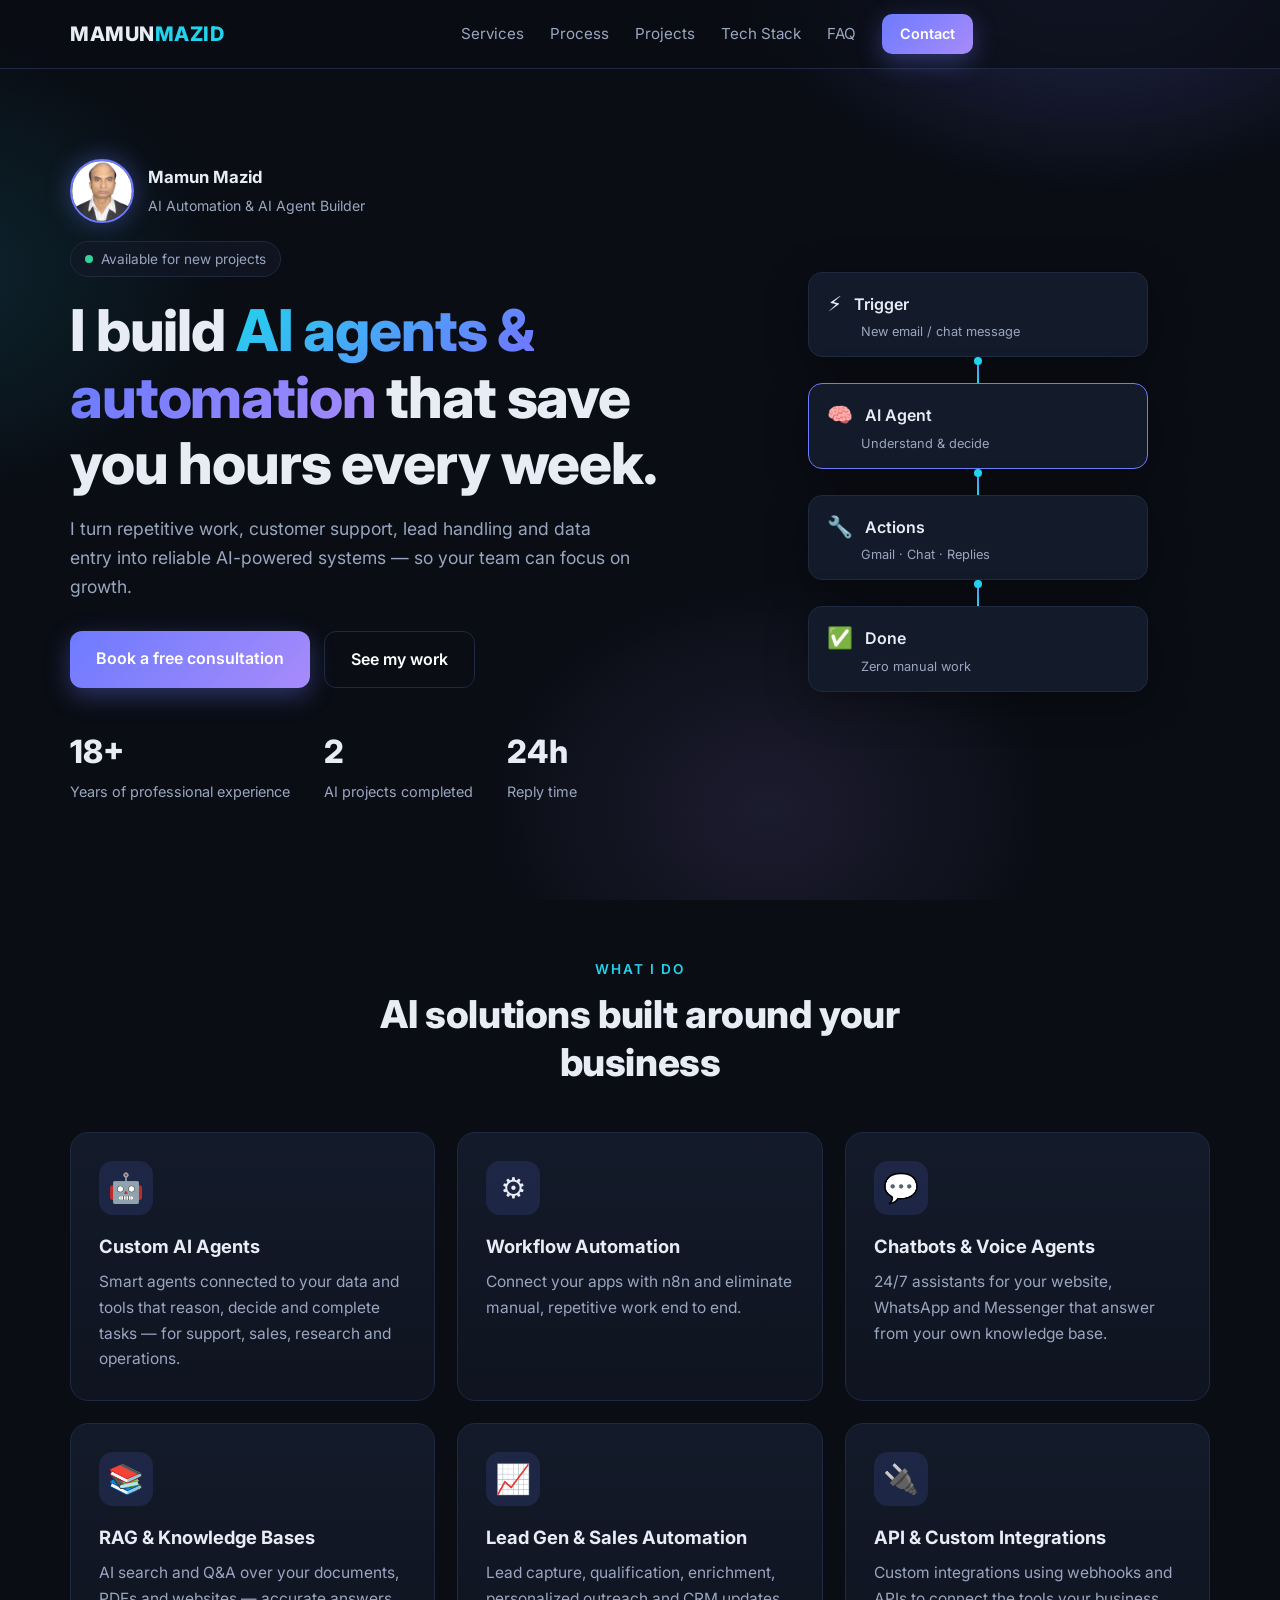
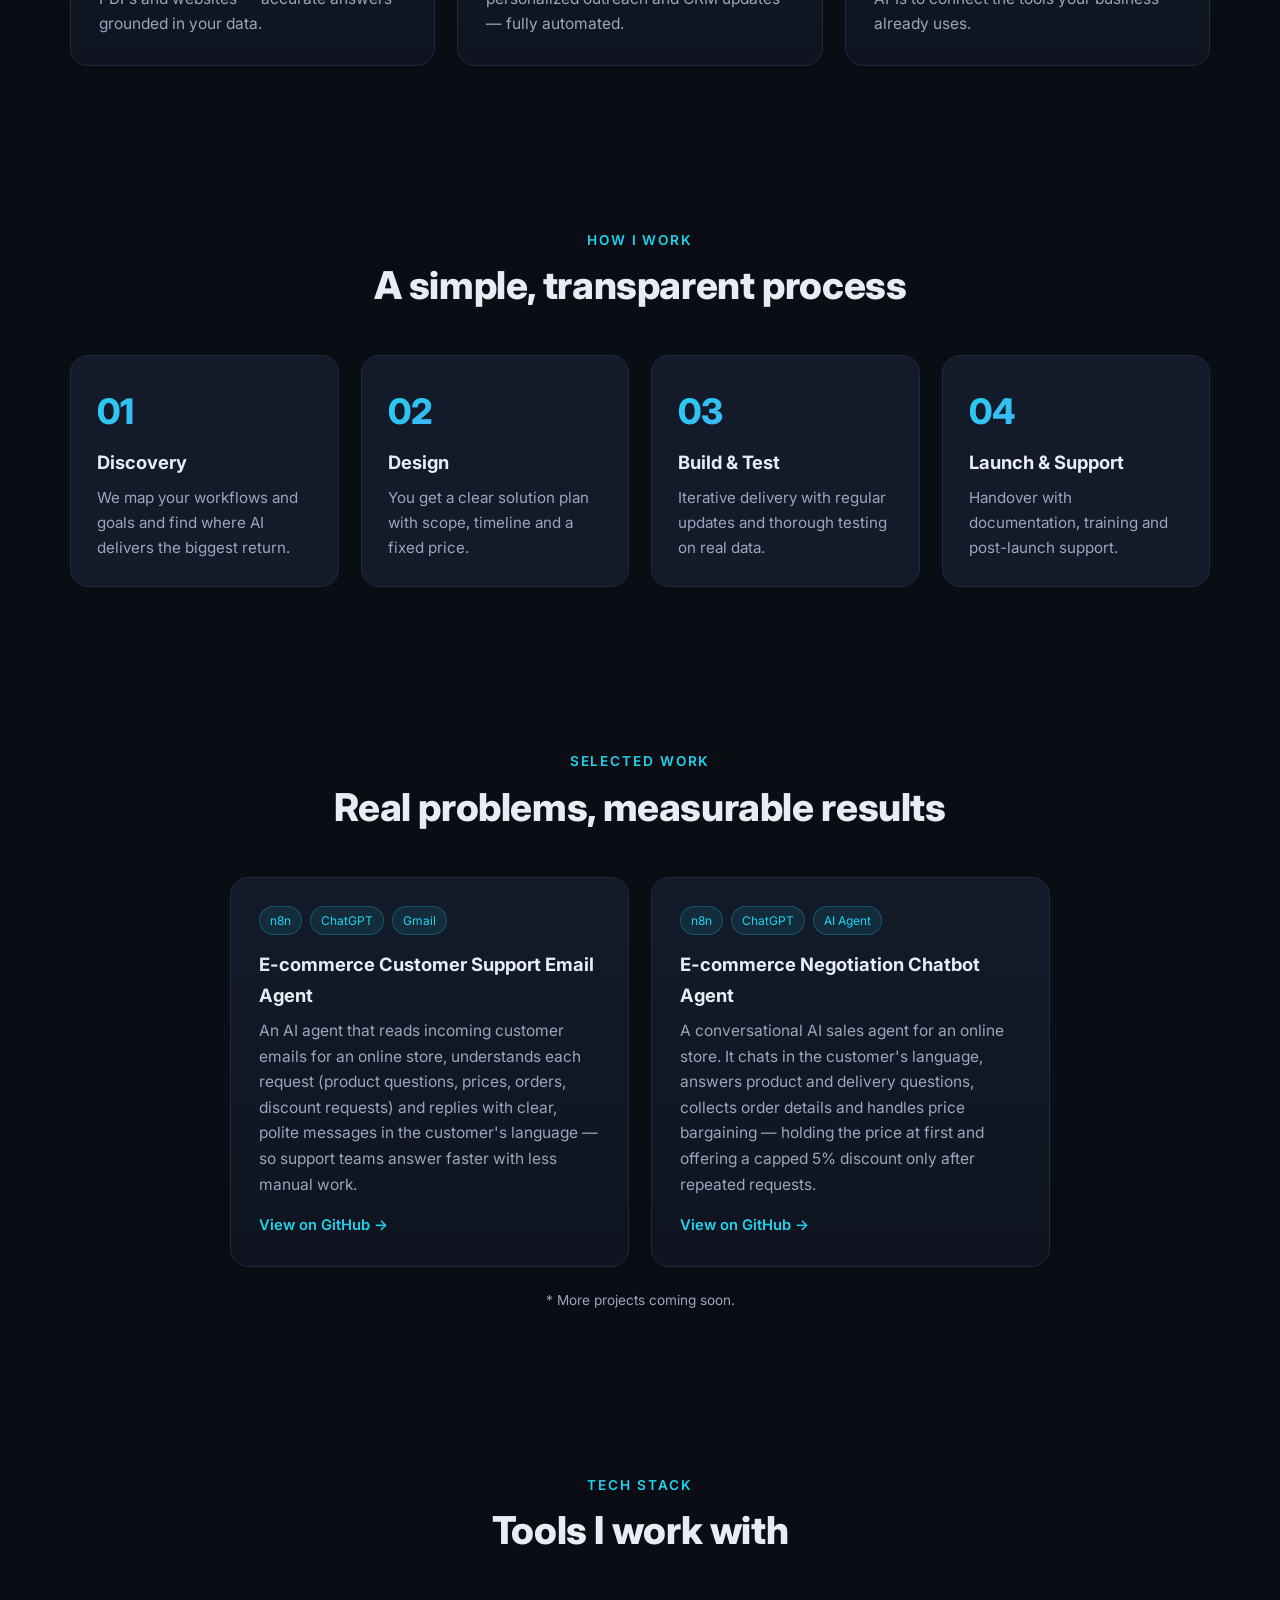
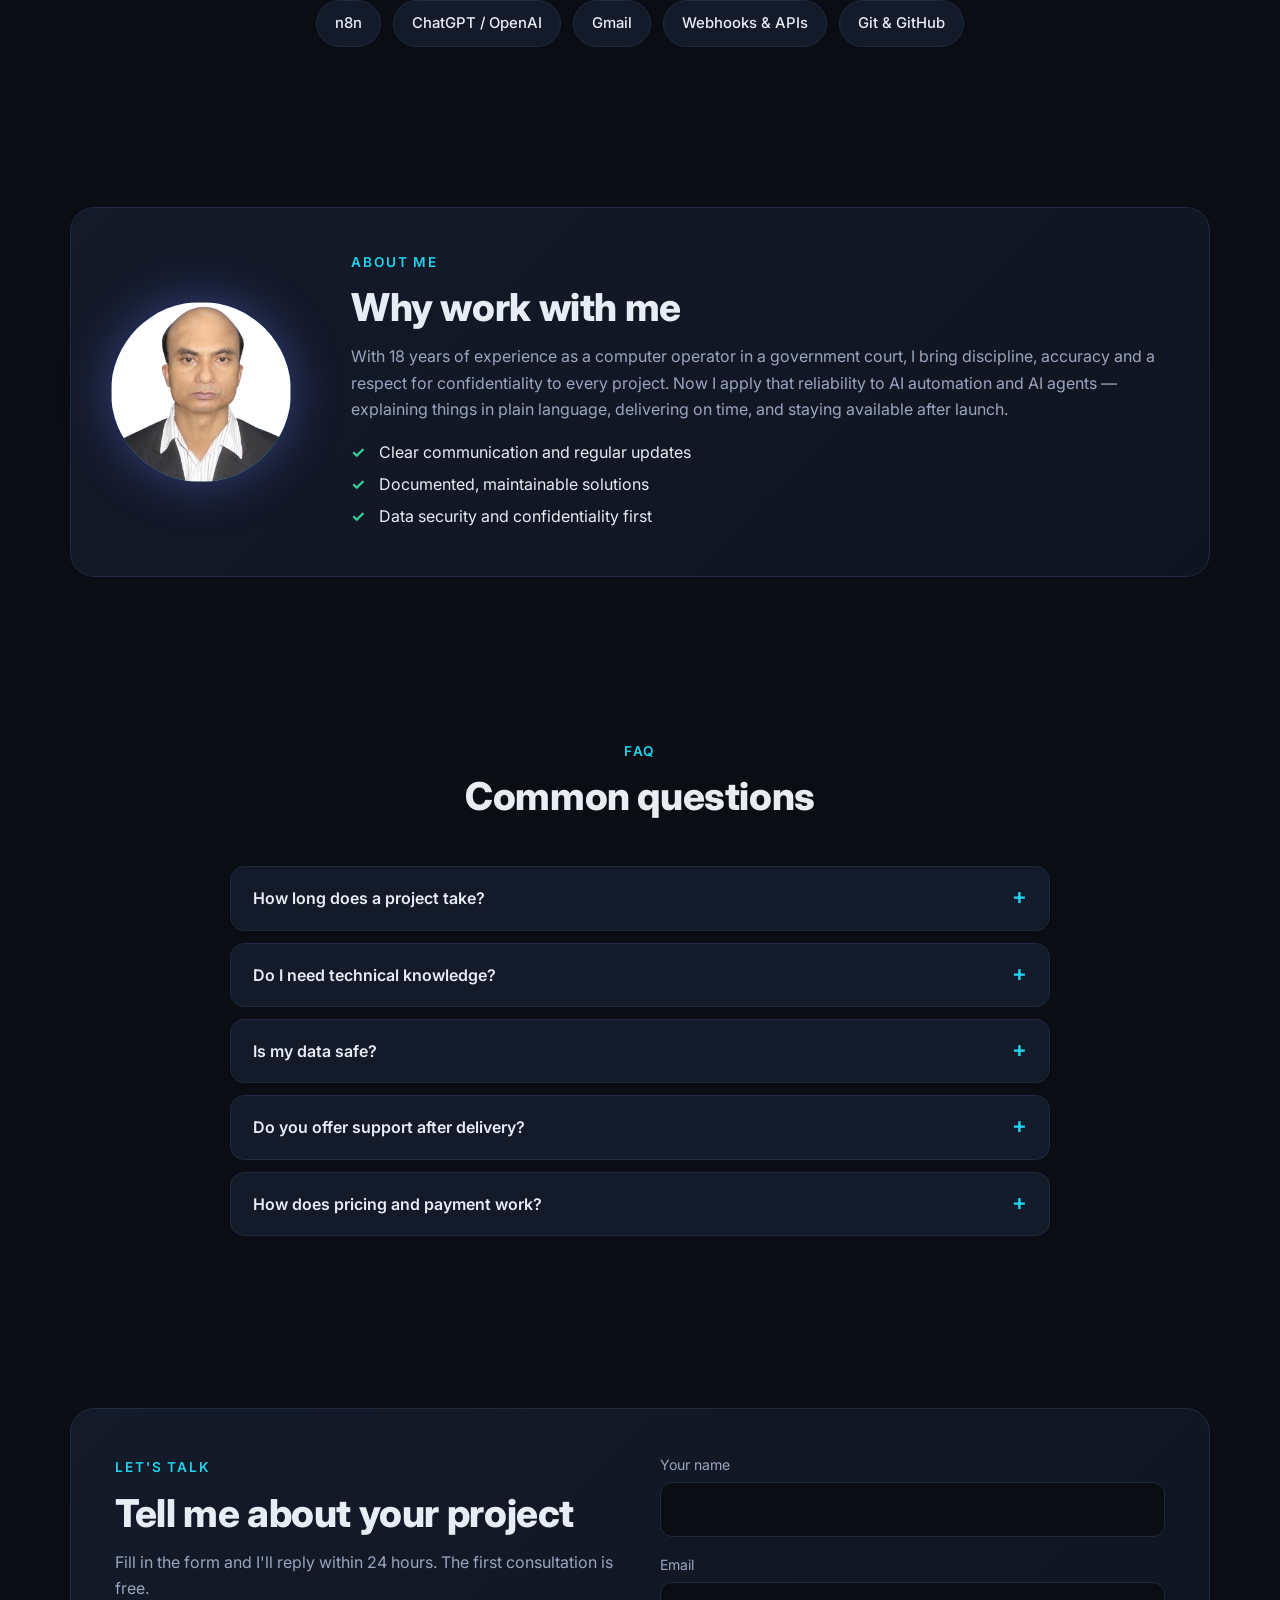
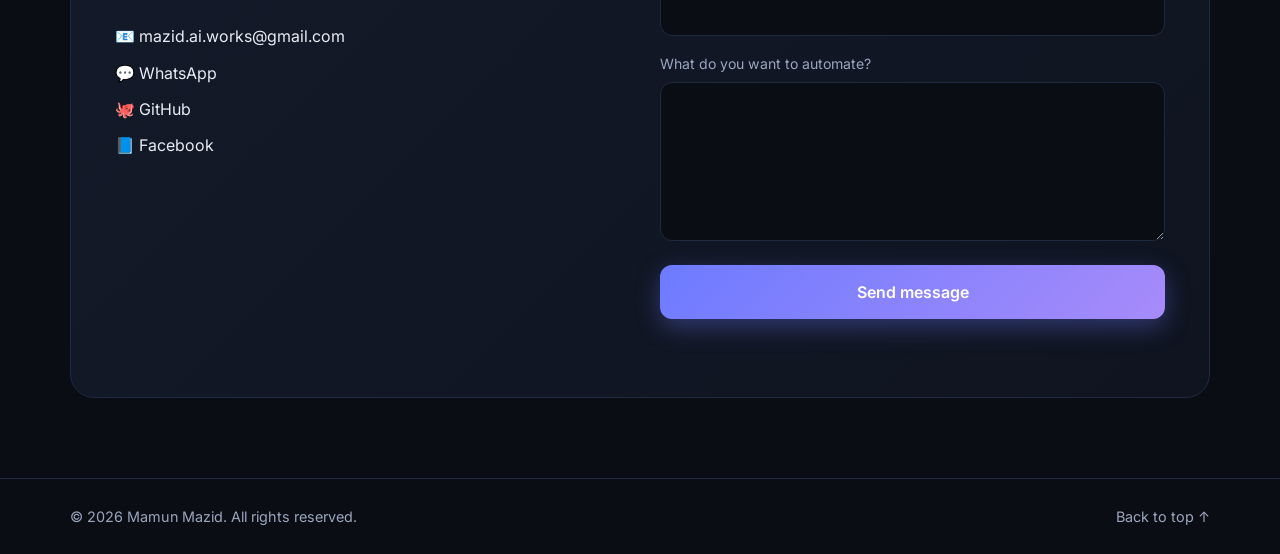
==== index.html @ 3fe9dfba "Update index.html" ====
<!DOCTYPE html>
<html lang="en">
<head>
  <meta charset="UTF-8" />
  <meta name="viewport" content="width=device-width, initial-scale=1" />
  <title>Mamun Mazid — AI Automation & AI Agent Developer</title>
  <meta name="description" content="I build AI agents and automation workflows that save businesses hours every week. n8n, ChatGPT / OpenAI and Gmail automation." />
  <meta property="og:title" content="Mamun Mazid — AI Automation & AI Agent Developer" />
  <meta property="og:description" content="Custom AI agents and automation workflows for businesses." />
  <meta property="og:type" content="website" />
  <link rel="icon" href="data:image/svg+xml,<svg xmlns=%22http://www.w3.org/2000/svg%22 viewBox=%220 0 100 100%22><text y=%22.9em%22 font-size=%2290%22>🤖</text></svg>" />
  <link rel="preconnect" href="https://fonts.googleapis.com" />
  <link rel="preconnect" href="https://fonts.gstatic.com" crossorigin />
  <link href="https://fonts.googleapis.com/css2?family=Inter:wght@400;500;600;700;800&display=swap" rel="stylesheet" />
  <link rel="stylesheet" href="style.css" />
</head>
<body>
  <div class="bg-glow" aria-hidden="true"></div>

  <header class="nav">
    <div class="container nav-inner">
      <a href="#home" class="logo">MAMUN<span>MAZID</span></a>
      <nav id="menu" class="menu">
        <a href="#services">Services</a>
        <a href="#process">Process</a>
        <a href="#projects">Projects</a>
        <a href="#stack">Tech Stack</a>
        <a href="#faq">FAQ</a>
        <a href="#contact" class="btn btn-sm">Contact</a>
      </nav>
      <div class="nav-actions">
        <button id="burger" class="burger" aria-label="Menu"><span></span><span></span><span></span></button>
      </div>
    </div>
  </header>

  <main id="home">
    <!-- HERO -->
    <section class="hero container">
      <div class="hero-text reveal">
        <div class="hero-id">
          <img src="profile.jpg" alt="Mamun Mazid" width="64" height="64" onerror="this.parentNode.remove()" />
          <div><b>Mamun Mazid</b><span>AI Automation &amp; AI Agent Builder</span></div>
        </div>
        <span class="badge"><i class="dot"></i> <span>Available for new projects</span></span>
        <h1>
          <span>I build</span>
          <span class="grad">AI agents & automation</span>
          <span>that save you hours every week.</span>
        </h1>
        <p class="lead">
          I turn repetitive work, customer support, lead handling and data entry into reliable AI-powered systems — so your team can focus on growth.
        </p>
        <div class="cta">
          <a href="#contact" class="btn">Book a free consultation</a>
          <a href="#projects" class="btn btn-ghost">See my work</a>
        </div>
        <ul class="stats">
          <li><b data-count="18" data-suffix="+">0</b><span>Years of professional experience</span></li>
          <li><b data-count="2" data-suffix="">0</b><span>AI projects completed</span></li>
          <li><b data-count="24" data-suffix="h">0</b><span>Reply time</span></li>
        </ul>
      </div>

      <div class="hero-visual reveal" aria-hidden="true">
        <div class="flow">
          <div class="node n1"><em>⚡</em> Trigger<small>New email / chat message</small></div>
          <div class="line"></div>
          <div class="node n2"><em>🧠</em> AI Agent<small>Understand & decide</small></div>
          <div class="line"></div>
          <div class="node n3"><em>🔧</em> Actions<small>Gmail · Chat · Replies</small></div>
          <div class="line"></div>
          <div class="node n4"><em>✅</em> Done<small>Zero manual work</small></div>
        </div>
      </div>
    </section>

    <!-- SERVICES -->
    <section id="services" class="section container">
      <div class="section-head reveal">
        <span class="eyebrow">What I do</span>
        <h2>AI solutions built around your business</h2>
      </div>
      <div class="grid g3">
        <article class="card reveal">
          <div class="icon">🤖</div>
          <h3>Custom AI Agents</h3>
          <p>Smart agents connected to your data and tools that reason, decide and complete tasks — for support, sales, research and operations.</p>
        </article>
        <article class="card reveal">
          <div class="icon">⚙️</div>
          <h3>Workflow Automation</h3>
          <p>Connect your apps with n8n and eliminate manual, repetitive work end to end.</p>
        </article>
        <article class="card reveal">
          <div class="icon">💬</div>
          <h3>Chatbots & Voice Agents</h3>
          <p>24/7 assistants for your website, WhatsApp and Messenger that answer from your own knowledge base.</p>
        </article>
        <article class="card reveal">
          <div class="icon">📚</div>
          <h3>RAG & Knowledge Bases</h3>
          <p>AI search and Q&A over your documents, PDFs and websites — accurate answers grounded in your data.</p>
        </article>
        <article class="card reveal">
          <div class="icon">📈</div>
          <h3>Lead Gen & Sales Automation</h3>
          <p>Lead capture, qualification, enrichment, personalized outreach and CRM updates — fully automated.</p>
        </article>
        <article class="card reveal">
          <div class="icon">🔌</div>
          <h3>API & Custom Integrations</h3>
          <p>Custom integrations using webhooks and APIs to connect the tools your business already uses.</p>
        </article>
      </div>
    </section>

    <!-- PROCESS -->
    <section id="process" class="section container">
      <div class="section-head reveal">
        <span class="eyebrow">How I work</span>
        <h2>A simple, transparent process</h2>
      </div>
      <ol class="steps">
        <li class="reveal"><b>01</b><h3>Discovery</h3><p>We map your workflows and goals and find where AI delivers the biggest return.</p></li>
        <li class="reveal"><b>02</b><h3>Design</h3><p>You get a clear solution plan with scope, timeline and a fixed price.</p></li>
        <li class="reveal"><b>03</b><h3>Build & Test</h3><p>Iterative delivery with regular updates and thorough testing on real data.</p></li>
        <li class="reveal"><b>04</b><h3>Launch & Support</h3><p>Handover with documentation, training and post-launch support.</p></li>
      </ol>
    </section>

    <!-- PROJECTS -->
    <section id="projects" class="section container">
      <div class="section-head reveal">
        <span class="eyebrow">Selected work</span>
        <h2>Real problems, measurable results</h2>
      </div>
      <div class="grid g2">
        <article class="project reveal">
          <div class="tags"><span>n8n</span><span>ChatGPT</span><span>Gmail</span></div>
          <h3>E-commerce Customer Support Email Agent</h3>
          <p>An AI agent that reads incoming customer emails for an online store, understands each request (product questions, prices, orders, discount requests) and replies with clear, polite messages in the customer's language — so support teams answer faster with less manual work.</p>
          <a class="link" href="https://github.com/Mazidai/ecommerce-support-email-agent" target="_blank" rel="noopener">View on GitHub →</a>
        </article>
        <article class="project reveal">
          <div class="tags"><span>n8n</span><span>ChatGPT</span><span>AI Agent</span></div>
          <h3>E-commerce Negotiation Chatbot Agent</h3>
          <p>A conversational AI sales agent for an online store. It chats in the customer's language, answers product and delivery questions, collects order details and handles price bargaining — holding the price at first and offering a capped 5% discount only after repeated requests.</p>
          <a class="link" href="https://github.com/Mazidai/ecommerce-negotiation-chatbot-agent" target="_blank" rel="noopener">View on GitHub →</a>
        </article>
      </div>
      <p class="note reveal">* More projects coming soon.</p>
    </section>

    <!-- STACK -->
    <section id="stack" class="section container">
      <div class="section-head reveal">
        <span class="eyebrow">Tech stack</span>
        <h2>Tools I work with</h2>
      </div>
      <div class="chips reveal">
        <span>n8n</span><span>ChatGPT / OpenAI</span><span>Gmail</span><span>Webhooks &amp; APIs</span><span>Git &amp; GitHub</span>
      </div>
    </section>

    <!-- ABOUT -->
    <section id="about" class="section container">
      <div class="about reveal">
        <div class="avatar">MM<img src="profile.jpg" alt="Mamun Mazid" onerror="this.remove()" /></div>
        <div>
          <span class="eyebrow">About me</span>
          <h2>Why work with me</h2>
          <p>With 18 years of experience as a computer operator in a government court, I bring discipline, accuracy and a respect for confidentiality to every project. Now I apply that reliability to AI automation and AI agents — explaining things in plain language, delivering on time, and staying available after launch.</p>
          <ul class="ticks">
            <li>Clear communication and regular updates</li>
            <li>Documented, maintainable solutions</li>
            <li>Data security and confidentiality first</li>
          </ul>
        </div>
      </div>
    </section>

    <!-- FAQ -->
    <section id="faq" class="section container narrow">
      <div class="section-head reveal">
        <span class="eyebrow">FAQ</span>
        <h2>Common questions</h2>
      </div>
      <details class="reveal"><summary>How long does a project take?</summary><p>Simple automations take 2–5 days, custom AI agents 1–3 weeks. I confirm a precise timeline after the discovery call.</p></details>
      <details class="reveal"><summary>Do I need technical knowledge?</summary><p>No. I handle everything and hand over simple guides and a video walkthrough at the end.</p></details>
      <details class="reveal"><summary>Is my data safe?</summary><p>Yes. I sign NDAs, request minimum access and keep your API keys and data secured.</p></details>
      <details class="reveal"><summary>Do you offer support after delivery?</summary><p>Every project includes a free support period, with optional monthly maintenance plans after that.</p></details>
      <details class="reveal"><summary>How does pricing and payment work?</summary><p>Fixed price or hourly — your choice. Payment via Upwork, Fiverr or direct.</p></details>
    </section>

    <!-- CONTACT -->
    <section id="contact" class="section container">
      <div class="contact reveal">
        <div class="contact-info">
          <span class="eyebrow">Let's talk</span>
          <h2>Tell me about your project</h2>
          <p>Fill in the form and I'll reply within 24 hours. The first consultation is free.</p>
          <ul class="links">
            <li>📧 <a href="mailto:mazid.ai.works@gmail.com">mazid.ai.works@gmail.com</a></li>
            <li>💬 <a href="https://wa.me/8801717385142" target="_blank" rel="noopener">WhatsApp</a></li>
            <li>🐙 <a href="https://github.com/Mazidai" target="_blank" rel="noopener">GitHub</a></li>
            <li>📘 <a href="https://www.facebook.com/mamun.mazid.58" target="_blank" rel="noopener">Facebook</a></li>
          </ul>
        </div>
        <form id="contactForm" class="form" action="https://formspree.io/f/xkjobgqd" method="POST">
          <label><span>Your name</span><input type="text" name="name" required /></label>
          <label><span>Email</span><input type="email" name="email" required /></label>
          <label><span>What do you want to automate?</span>
            <textarea name="message" rows="5" required></textarea></label>
          <button type="submit" class="btn">Send message</button>
          <p id="formStatus" class="status" role="status"></p>
        </form>
      </div>
    </section>
  </main>

  <footer class="footer">
    <div class="container foot-inner">
      <span>© <span id="year"></span> Mamun Mazid. <span>All rights reserved.</span></span>
      <a href="#home">Back to top ↑</a>
    </div>
  </footer>

  <script src="script.js"></script>
</body>
</html>
---- style.css ----
:root{
  --bg:#0a0d14; --bg2:#0f1420; --card:#131a29; --line:#1f2a40;
  --text:#e8ecf5; --muted:#9aa6bf;
  --brand:#6d7bff; --brand2:#22d3ee; --accent:#a78bfa;
  --radius:18px; --shadow:0 10px 40px rgba(0,0,0,.35);
}
*{box-sizing:border-box;margin:0;padding:0}
html{scroll-behavior:smooth;scroll-padding-top:80px}
body{
  font-family:'Inter','Hind Siliguri',system-ui,sans-serif;
  background:var(--bg);color:var(--text);line-height:1.65;
  -webkit-font-smoothing:antialiased;overflow-x:hidden;
}
body.bn{font-family:'Hind Siliguri','Inter',sans-serif}
a{color:inherit;text-decoration:none}
ul,ol{list-style:none}
.container{width:min(1140px,100% - 40px);margin-inline:auto}
.narrow{width:min(820px,100% - 40px)}

.bg-glow{position:fixed;inset:0;z-index:-1;pointer-events:none;
  background:
   radial-gradient(600px 400px at 85% -5%,rgba(109,123,255,.25),transparent 60%),
   radial-gradient(500px 400px at -5% 30%,rgba(34,211,238,.12),transparent 60%),
   radial-gradient(500px 400px at 60% 90%,rgba(167,139,250,.12),transparent 60%);
}

/* NAV */
.nav{position:sticky;top:0;z-index:50;backdrop-filter:blur(14px);
  background:rgba(10,13,20,.7);border-bottom:1px solid var(--line)}
.nav-inner{display:flex;align-items:center;justify-content:space-between;height:68px}
.logo{font-weight:800;font-size:1.25rem;letter-spacing:.5px}
.logo span{color:var(--brand2)}
.menu{display:flex;align-items:center;gap:26px;font-size:.95rem;color:var(--muted)}
.menu a:hover{color:var(--text)}
.nav-actions{display:flex;gap:10px;align-items:center}
.lang{background:transparent;border:1px solid var(--line);color:var(--text);
  padding:7px 14px;border-radius:999px;cursor:pointer;font:inherit;font-size:.85rem;transition:.2s}
.lang:hover{border-color:var(--brand);color:var(--brand2)}
.burger{display:none;background:none;border:0;cursor:pointer;width:34px;height:34px;flex-direction:column;justify-content:center;gap:5px}
.burger span{display:block;height:2px;background:var(--text);border-radius:2px;transition:.25s}

/* BUTTONS */
.btn{display:inline-block;padding:14px 26px;border-radius:12px;font-weight:600;border:0;cursor:pointer;
  font:inherit;font-weight:600;color:#fff;
  background:linear-gradient(135deg,var(--brand),var(--accent));
  box-shadow:0 8px 24px rgba(109,123,255,.35);transition:.25s}
.btn:hover{transform:translateY(-2px);box-shadow:0 12px 30px rgba(109,123,255,.5)}
.btn-sm{padding:8px 18px;border-radius:10px;color:#fff!important;font-size:.9rem}
.btn-ghost{background:transparent;border:1px solid var(--line);box-shadow:none}
.btn-ghost:hover{border-color:var(--brand2);box-shadow:none}

/* HERO */
.hero{display:grid;grid-template-columns:1.15fr .85fr;gap:50px;align-items:center;padding:90px 0 70px}
.badge{display:inline-flex;align-items:center;gap:8px;padding:6px 14px;border:1px solid var(--line);
  border-radius:999px;font-size:.85rem;color:var(--muted);background:rgba(19,26,41,.6)}
.dot{width:8px;height:8px;border-radius:50%;background:#34d399;box-shadow:0 0 0 0 rgba(52,211,153,.7);animation:pulse 2s infinite}
@keyframes pulse{70%{box-shadow:0 0 0 9px rgba(52,211,153,0)}100%{box-shadow:0 0 0 0 rgba(52,211,153,0)}}
h1{font-size:clamp(2.2rem,5vw,3.6rem);line-height:1.15;font-weight:800;margin:20px 0 18px;letter-spacing:-.02em}
.grad{background:linear-gradient(135deg,var(--brand2),var(--brand) 50%,var(--accent));
  -webkit-background-clip:text;background-clip:text;color:transparent}
.lead{color:var(--muted);font-size:1.1rem;max-width:560px}
.cta{display:flex;gap:14px;flex-wrap:wrap;margin:30px 0 38px}
.stats{display:flex;gap:34px;flex-wrap:wrap}
.stats b{display:block;font-size:2rem;font-weight:800}
.stats span{color:var(--muted);font-size:.9rem}

.hero-visual{display:flex;justify-content:center}
.flow{display:flex;flex-direction:column;align-items:center;gap:0;width:100%;max-width:340px}
.node{width:100%;background:var(--card);border:1px solid var(--line);border-radius:14px;padding:14px 18px;
  font-weight:600;box-shadow:var(--shadow);display:flex;flex-wrap:wrap;align-items:center;gap:4px 12px;animation:float 5s ease-in-out infinite}
.node em{font-style:normal;font-size:1.3rem}
.node small{width:100%;color:var(--muted);font-weight:400;font-size:.8rem;padding-left:34px;margin-top:-4px}
.n2{border-color:var(--brand);animation-delay:.4s}.n3{animation-delay:.8s}.n4{animation-delay:1.2s}
.line{width:2px;height:26px;background:linear-gradient(var(--brand),var(--brand2));position:relative}
.line::after{content:"";position:absolute;left:-3px;width:8px;height:8px;border-radius:50%;background:var(--brand2);
  animation:travel 1.8s linear infinite}
@keyframes travel{from{top:-4px}to{top:100%}}
@keyframes float{50%{transform:translateY(-6px)}}

/* SECTIONS */
.section{padding:80px 0}
.section-head{text-align:center;max-width:680px;margin:0 auto 46px}
.eyebrow{display:inline-block;color:var(--brand2);font-weight:600;font-size:.85rem;letter-spacing:.14em;text-transform:uppercase;margin-bottom:10px}
h2{font-size:clamp(1.7rem,3.4vw,2.4rem);line-height:1.25;font-weight:800;letter-spacing:-.01em}
h3{font-size:1.15rem;margin-bottom:8px}
.grid{display:grid;gap:22px}
.g3{grid-template-columns:repeat(3,1fr)}
.g2{grid-template-columns:repeat(2,1fr);max-width:820px;margin-inline:auto}

.card,.project{background:linear-gradient(180deg,var(--card),var(--bg2));border:1px solid var(--line);
  border-radius:var(--radius);padding:28px;transition:.3s}
.card:hover,.project:hover{transform:translateY(-6px);border-color:var(--brand);box-shadow:0 18px 44px rgba(109,123,255,.18)}
.card p,.project p{color:var(--muted);font-size:.97rem}
.icon{font-size:1.8rem;width:54px;height:54px;display:grid;place-items:center;border-radius:14px;
  background:rgba(109,123,255,.14);margin-bottom:16px}

/* PROCESS */
.steps{display:grid;grid-template-columns:repeat(4,1fr);gap:22px;counter-reset:s}
.steps li{background:var(--card);border:1px solid var(--line);border-radius:var(--radius);padding:26px;position:relative}
.steps b{font-size:2.2rem;font-weight:800;background:linear-gradient(135deg,var(--brand2),var(--brand));
  -webkit-background-clip:text;background-clip:text;color:transparent;display:block;margin-bottom:6px}
.steps p{color:var(--muted);font-size:.95rem}

/* PROJECTS */
.tags{display:flex;gap:8px;flex-wrap:wrap;margin-bottom:14px}
.tags span{font-size:.75rem;padding:4px 10px;border-radius:999px;background:rgba(34,211,238,.1);color:var(--brand2);border:1px solid rgba(34,211,238,.25)}
.link{display:inline-block;margin-top:16px;color:var(--brand2);font-weight:600;font-size:.92rem}
.link:hover{text-decoration:underline}
.note{text-align:center;color:var(--muted);font-size:.85rem;margin-top:22px}

/* STACK */
.chips{display:flex;flex-wrap:wrap;gap:12px;justify-content:center;max-width:900px;margin:auto}
.chips span{padding:10px 18px;border-radius:999px;background:var(--card);border:1px solid var(--line);
  font-weight:500;font-size:.93rem;transition:.2s}
.chips span:hover{border-color:var(--brand);color:var(--brand2);transform:translateY(-2px)}

/* ABOUT */
.about{display:grid;grid-template-columns:200px 1fr;gap:40px;align-items:center;
  background:linear-gradient(135deg,var(--card),var(--bg2));border:1px solid var(--line);border-radius:24px;padding:40px}
.avatar{width:180px;height:180px;border-radius:50%;display:grid;place-items:center;font-size:3.2rem;font-weight:800;
  background:linear-gradient(135deg,var(--brand),var(--brand2));box-shadow:0 0 50px rgba(109,123,255,.4)}
.about p{color:var(--muted);margin:12px 0 16px}
.ticks li{padding-left:28px;position:relative;margin-bottom:6px}
.ticks li::before{content:"✓";position:absolute;left:0;color:#34d399;font-weight:700}

/* FAQ */
details{background:var(--card);border:1px solid var(--line);border-radius:14px;padding:18px 22px;margin-bottom:12px;transition:.2s}
details[open]{border-color:var(--brand)}
summary{cursor:pointer;font-weight:600;list-style:none;display:flex;justify-content:space-between;gap:14px}
summary::-webkit-details-marker{display:none}
summary::after{content:"+";color:var(--brand2);font-size:1.4rem;line-height:1}
details[open] summary::after{content:"–"}
details p{color:var(--muted);margin-top:12px}

/* CONTACT */
.contact{display:grid;grid-template-columns:1fr 1fr;gap:40px;background:linear-gradient(135deg,var(--card),var(--bg2));
  border:1px solid var(--line);border-radius:24px;padding:44px}
.contact-info p{color:var(--muted);margin:12px 0 22px}
.links li{margin-bottom:10px}
.links a:hover{color:var(--brand2)}
.form{display:flex;flex-direction:column;gap:16px}
.form label span{display:block;font-size:.88rem;color:var(--muted);margin-bottom:6px}
input,textarea{width:100%;padding:13px 15px;border-radius:12px;border:1px solid var(--line);background:var(--bg);
  color:var(--text);font:inherit;transition:.2s}
input:focus,textarea:focus{outline:none;border-color:var(--brand);box-shadow:0 0 0 3px rgba(109,123,255,.2)}
.status{font-size:.9rem;min-height:1.2em}
.status.ok{color:#34d399}.status.err{color:#f87171}

/* FOOTER */
.footer{border-top:1px solid var(--line);padding:26px 0;color:var(--muted);font-size:.9rem}
.foot-inner{display:flex;justify-content:space-between;flex-wrap:wrap;gap:10px}
.footer a:hover{color:var(--brand2)}

/* REVEAL */
.reveal{opacity:0;transform:translateY(26px);transition:opacity .7s ease,transform .7s ease}
.reveal.show{opacity:1;transform:none}

/* RESPONSIVE */
@media(max-width:960px){
  .hero{grid-template-columns:1fr;padding-top:60px}
  .hero-visual{order:-1}
  .g3{grid-template-columns:repeat(2,1fr)}
  .steps{grid-template-columns:repeat(2,1fr)}
  .contact{grid-template-columns:1fr;padding:30px}
  .about{grid-template-columns:1fr;text-align:center;justify-items:center}
  .ticks{text-align:left}
}
@media(max-width:720px){
  .burger{display:flex}
  .menu{position:fixed;top:68px;left:0;right:0;flex-direction:column;align-items:stretch;gap:0;
    background:var(--bg);border-bottom:1px solid var(--line);padding:10px 20px 20px;
    transform:translateY(-130%);transition:transform .3s;z-index:-1}
  .menu.open{transform:none}
  .menu a{padding:12px 0;border-bottom:1px solid var(--line)}
  .menu .btn-sm{margin-top:14px;text-align:center;border:0}
  .g3,.g2,.steps{grid-template-columns:1fr}
  .section{padding:56px 0}
  .stats{gap:22px}
}
@media(prefers-reduced-motion:reduce){
  *{animation:none!important;transition:none!important}
  .reveal{opacity:1;transform:none}
}

/* PHOTO */
.hero-id{display:flex;align-items:center;gap:14px;margin-bottom:18px}
.hero-id img{width:64px;height:64px;border-radius:50%;object-fit:cover;border:2px solid var(--brand);box-shadow:0 0 24px rgba(109,123,255,.4)}
.hero-id b{display:block;font-size:1.05rem}
.hero-id span{color:var(--muted);font-size:.88rem}
.avatar{position:relative;overflow:hidden}
.avatar img{position:absolute;inset:0;width:100%;height:100%;object-fit:cover}
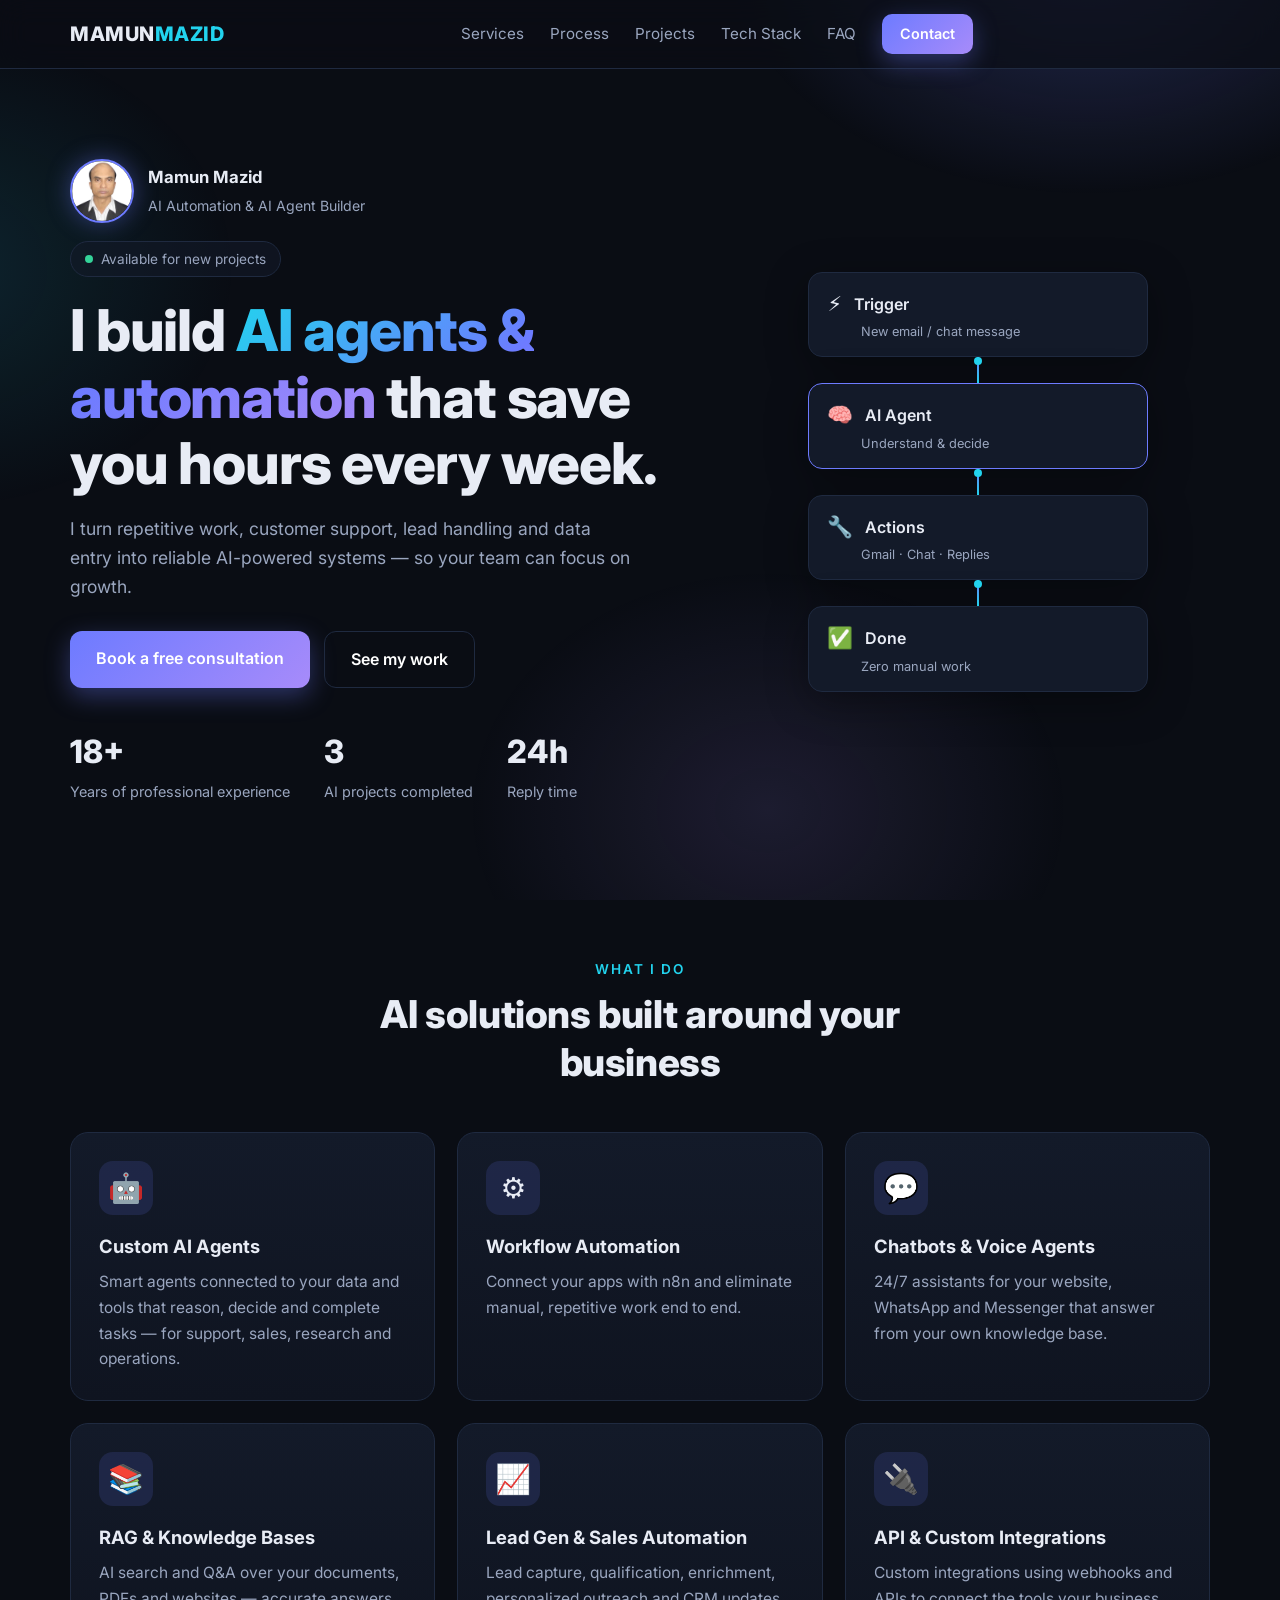
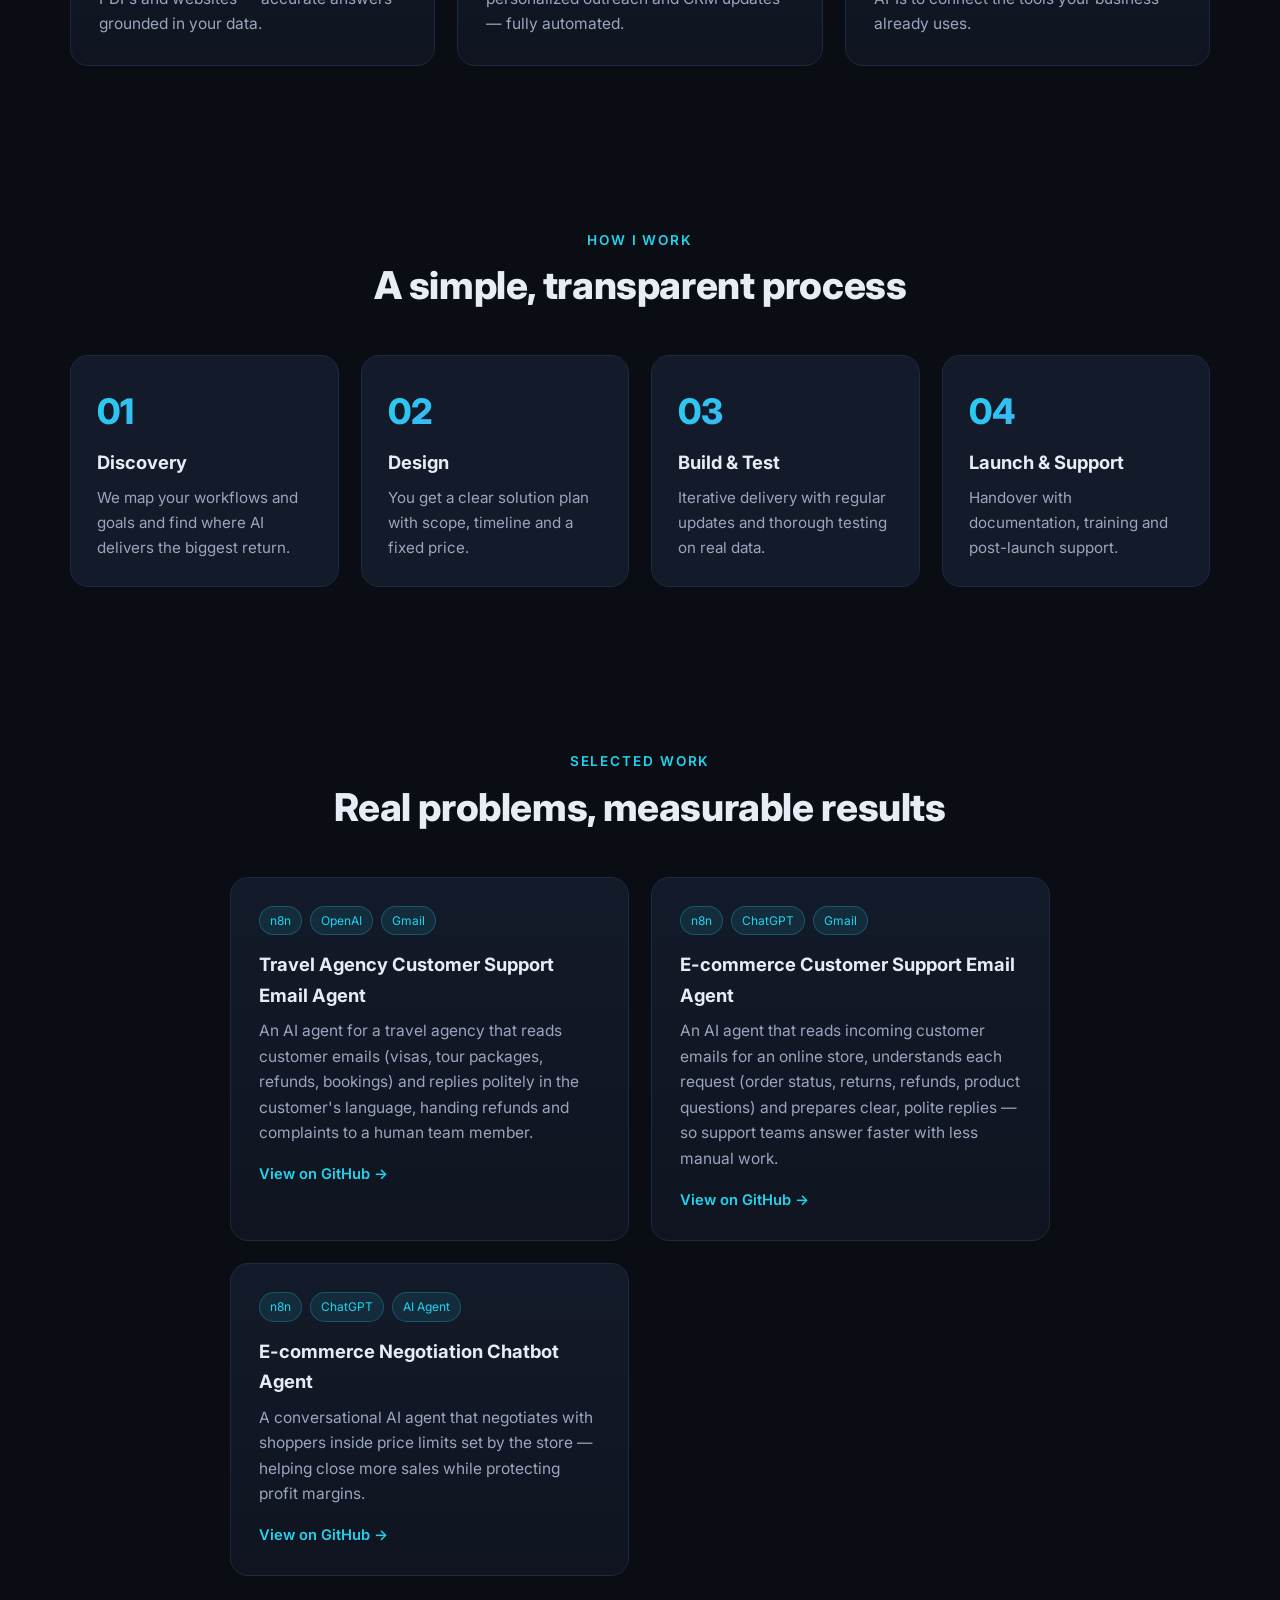
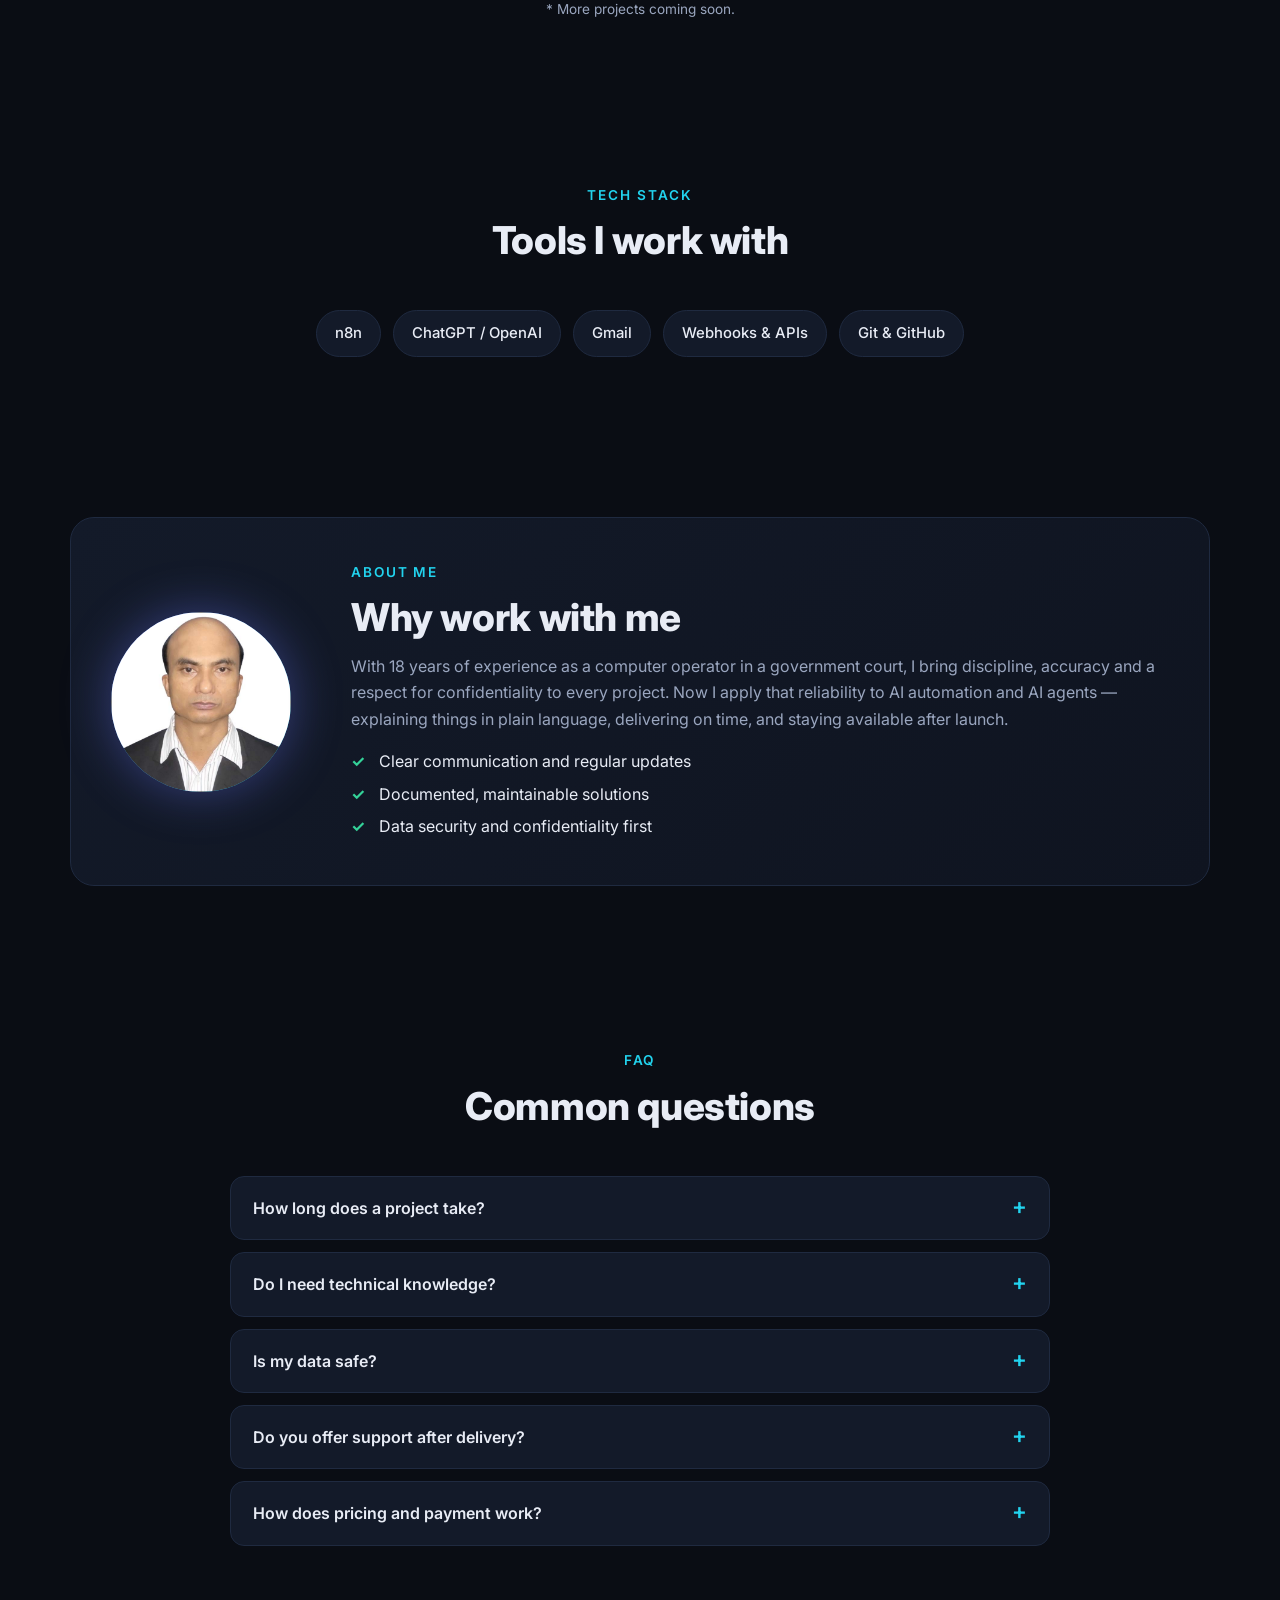
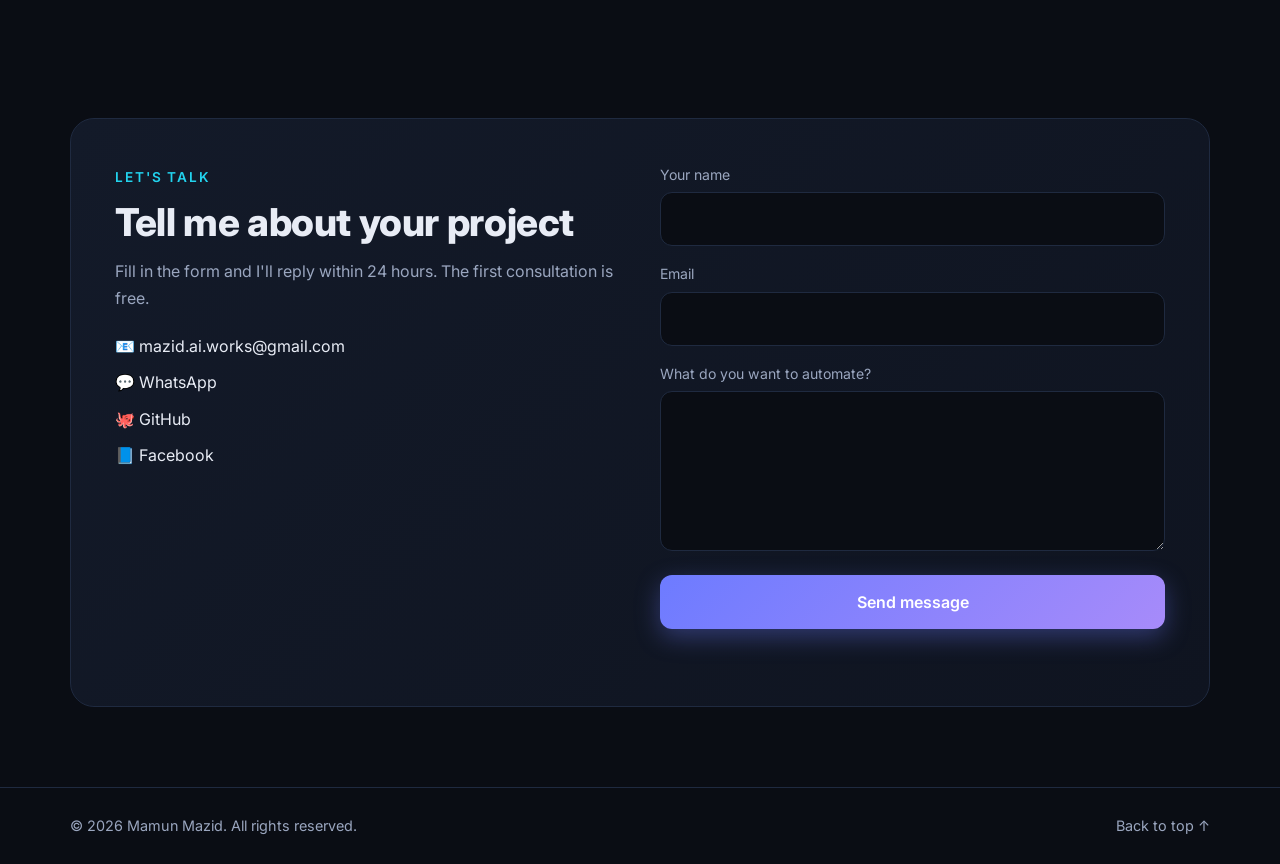
==== commit 2b7ab154: "Add files via upload" ====
--- a/index.html
+++ b/index.html
@@ -57,7 +57,7 @@
         </div>
         <ul class="stats">
           <li><b data-count="18" data-suffix="+">0</b><span>Years of professional experience</span></li>
-          <li><b data-count="2" data-suffix="">0</b><span>AI projects completed</span></li>
+          <li><b id="projectCount" data-count="3" data-suffix="">0</b><span>AI projects completed</span></li>
           <li><b data-count="24" data-suffix="h">0</b><span>Reply time</span></li>
         </ul>
       </div>
@@ -135,18 +135,25 @@
         <span class="eyebrow">Selected work</span>
         <h2>Real problems, measurable results</h2>
       </div>
-      <div class="grid g2">
+      <div class="grid g2" id="projectGrid">
+        <!-- Fallback cards: replaced automatically by repositories tagged "portfolio" -->
+        <article class="project reveal">
+          <div class="tags"><span>n8n</span><span>OpenAI</span><span>Gmail</span></div>
+          <h3>Travel Agency Customer Support Email Agent</h3>
+          <p>An AI agent for a travel agency that reads customer emails (visas, tour packages, refunds, bookings) and replies politely in the customer's language, handing refunds and complaints to a human team member.</p>
+          <a class="link" href="https://github.com/mazidai/skywing-travels-email-support-agent" target="_blank" rel="noopener">View on GitHub →</a>
+        </article>
         <article class="project reveal">
           <div class="tags"><span>n8n</span><span>ChatGPT</span><span>Gmail</span></div>
           <h3>E-commerce Customer Support Email Agent</h3>
-          <p>An AI agent that reads incoming customer emails for an online store, understands each request (product questions, prices, orders, discount requests) and replies with clear, polite messages in the customer's language — so support teams answer faster with less manual work.</p>
-          <a class="link" href="https://github.com/Mazidai/ecommerce-support-email-agent" target="_blank" rel="noopener">View on GitHub →</a>
+          <p>An AI agent that reads incoming customer emails for an online store, understands each request (order status, returns, refunds, product questions) and prepares clear, polite replies — so support teams answer faster with less manual work.</p>
+          <a class="link" href="https://github.com/mazidai/ecommerce-support-email-agent" target="_blank" rel="noopener">View on GitHub →</a>
         </article>
         <article class="project reveal">
           <div class="tags"><span>n8n</span><span>ChatGPT</span><span>AI Agent</span></div>
           <h3>E-commerce Negotiation Chatbot Agent</h3>
-          <p>A conversational AI sales agent for an online store. It chats in the customer's language, answers product and delivery questions, collects order details and handles price bargaining — holding the price at first and offering a capped 5% discount only after repeated requests.</p>
-          <a class="link" href="https://github.com/Mazidai/ecommerce-negotiation-chatbot-agent" target="_blank" rel="noopener">View on GitHub →</a>
+          <p>A conversational AI agent that negotiates with shoppers inside price limits set by the store — helping close more sales while protecting profit margins.</p>
+          <a class="link" href="https://github.com/mazidai/ecommerce-negotiation-chatbot-agent" target="_blank" rel="noopener">View on GitHub →</a>
         </article>
       </div>
       <p class="note reveal">* More projects coming soon.</p>
@@ -227,5 +234,52 @@
   </footer>
 
   <script src="script.js"></script>
+  <script>
+    // Auto-load portfolio projects from GitHub (repos tagged with the "portfolio" topic)
+    (function () {
+      var USER = 'mazidai', TOPIC = 'portfolio';
+      var grid = document.getElementById('projectGrid');
+      if (!grid) return;
+      var NAMES = {
+        'n8n': 'n8n', 'openai': 'OpenAI', 'chatgpt': 'ChatGPT', 'gmail': 'Gmail',
+        'ai-agent': 'AI Agent', 'ai-agents': 'AI Agents', 'aiautomation': 'AI Automation',
+        'chatbot': 'Chatbot', 'email-automation': 'Email Automation',
+        'customer-support': 'Customer Support', 'workflow-automation': 'Workflow Automation'
+      };
+      function esc(t) {
+        return String(t).replace(/[&<>"']/g, function (c) {
+          return { '&': '&amp;', '<': '&lt;', '>': '&gt;', '"': '&quot;', "'": '&#39;' }[c];
+        });
+      }
+      function cap(t) { return t.replace(/\b\w/g, function (c) { return c.toUpperCase(); }); }
+      function tagName(t) { return NAMES[t] || cap(t.replace(/-/g, ' ')); }
+      function title(n) { return cap(n.replace(/[-_]+/g, ' ')); }
+
+      fetch('https://api.github.com/users/' + USER + '/repos?per_page=100')
+        .then(function (r) { if (!r.ok) throw new Error('GitHub API error'); return r.json(); })
+        .then(function (list) {
+          var repos = list.filter(function (r) {
+            return !r.fork && !r.archived && (r.topics || []).indexOf(TOPIC) > -1;
+          }).sort(function (a, b) { return new Date(b.created_at) - new Date(a.created_at); });
+          if (!repos.length) return; // keep fallback cards
+
+          grid.innerHTML = repos.map(function (r) {
+            var tags = (r.topics || []).filter(function (t) { return t !== TOPIC; }).slice(0, 4)
+              .map(function (t) { return '<span>' + esc(tagName(t)) + '</span>'; }).join('');
+            var desc = r.description || 'AI automation project built with n8n and OpenAI.';
+            return '<article class="project">' +
+              '<div class="tags">' + tags + '</div>' +
+              '<h3>' + esc(title(r.name)) + '</h3>' +
+              '<p>' + esc(desc) + '</p>' +
+              '<a class="link" href="' + esc(r.html_url) + '" target="_blank" rel="noopener">View on GitHub →</a>' +
+              '</article>';
+          }).join('');
+
+          var c = document.getElementById('projectCount');
+          if (c) { c.setAttribute('data-count', repos.length); c.textContent = repos.length; }
+        })
+        .catch(function () { /* keep fallback cards */ });
+    })();
+  </script>
 </body>
 </html>
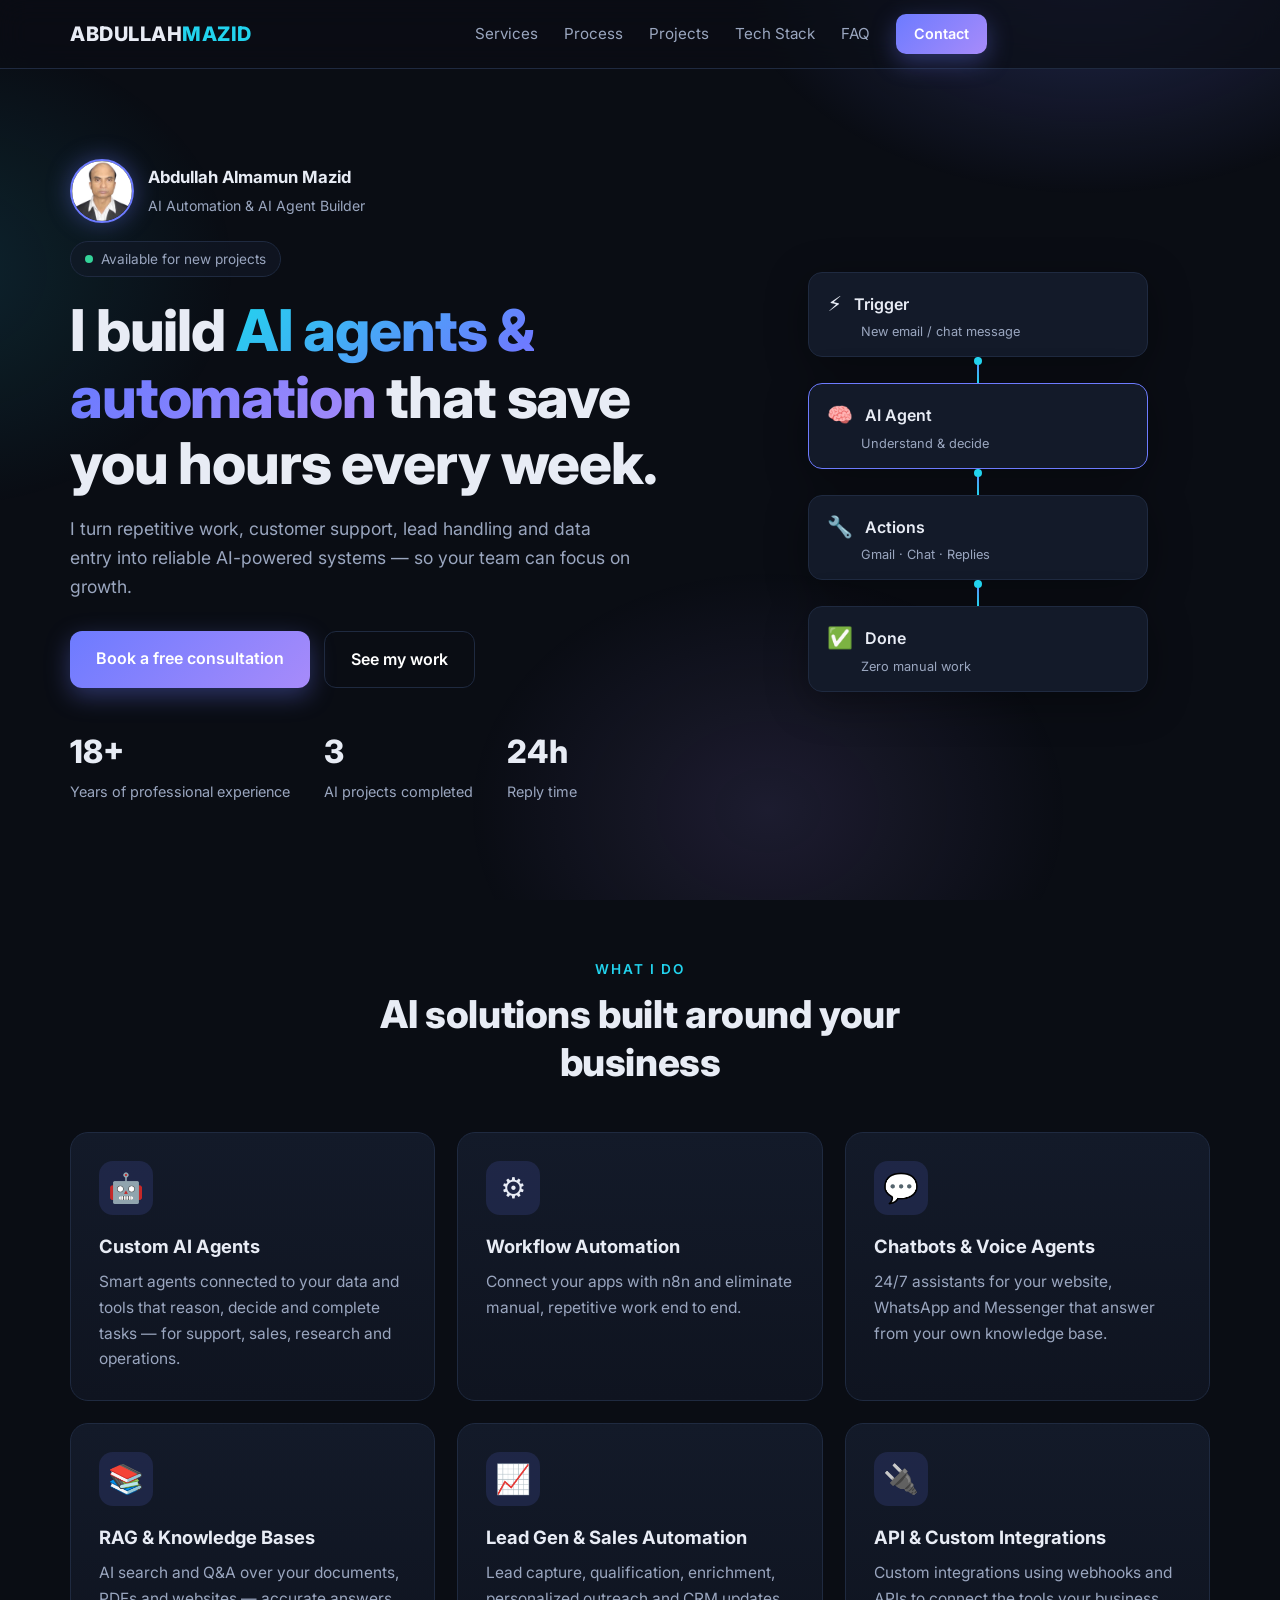
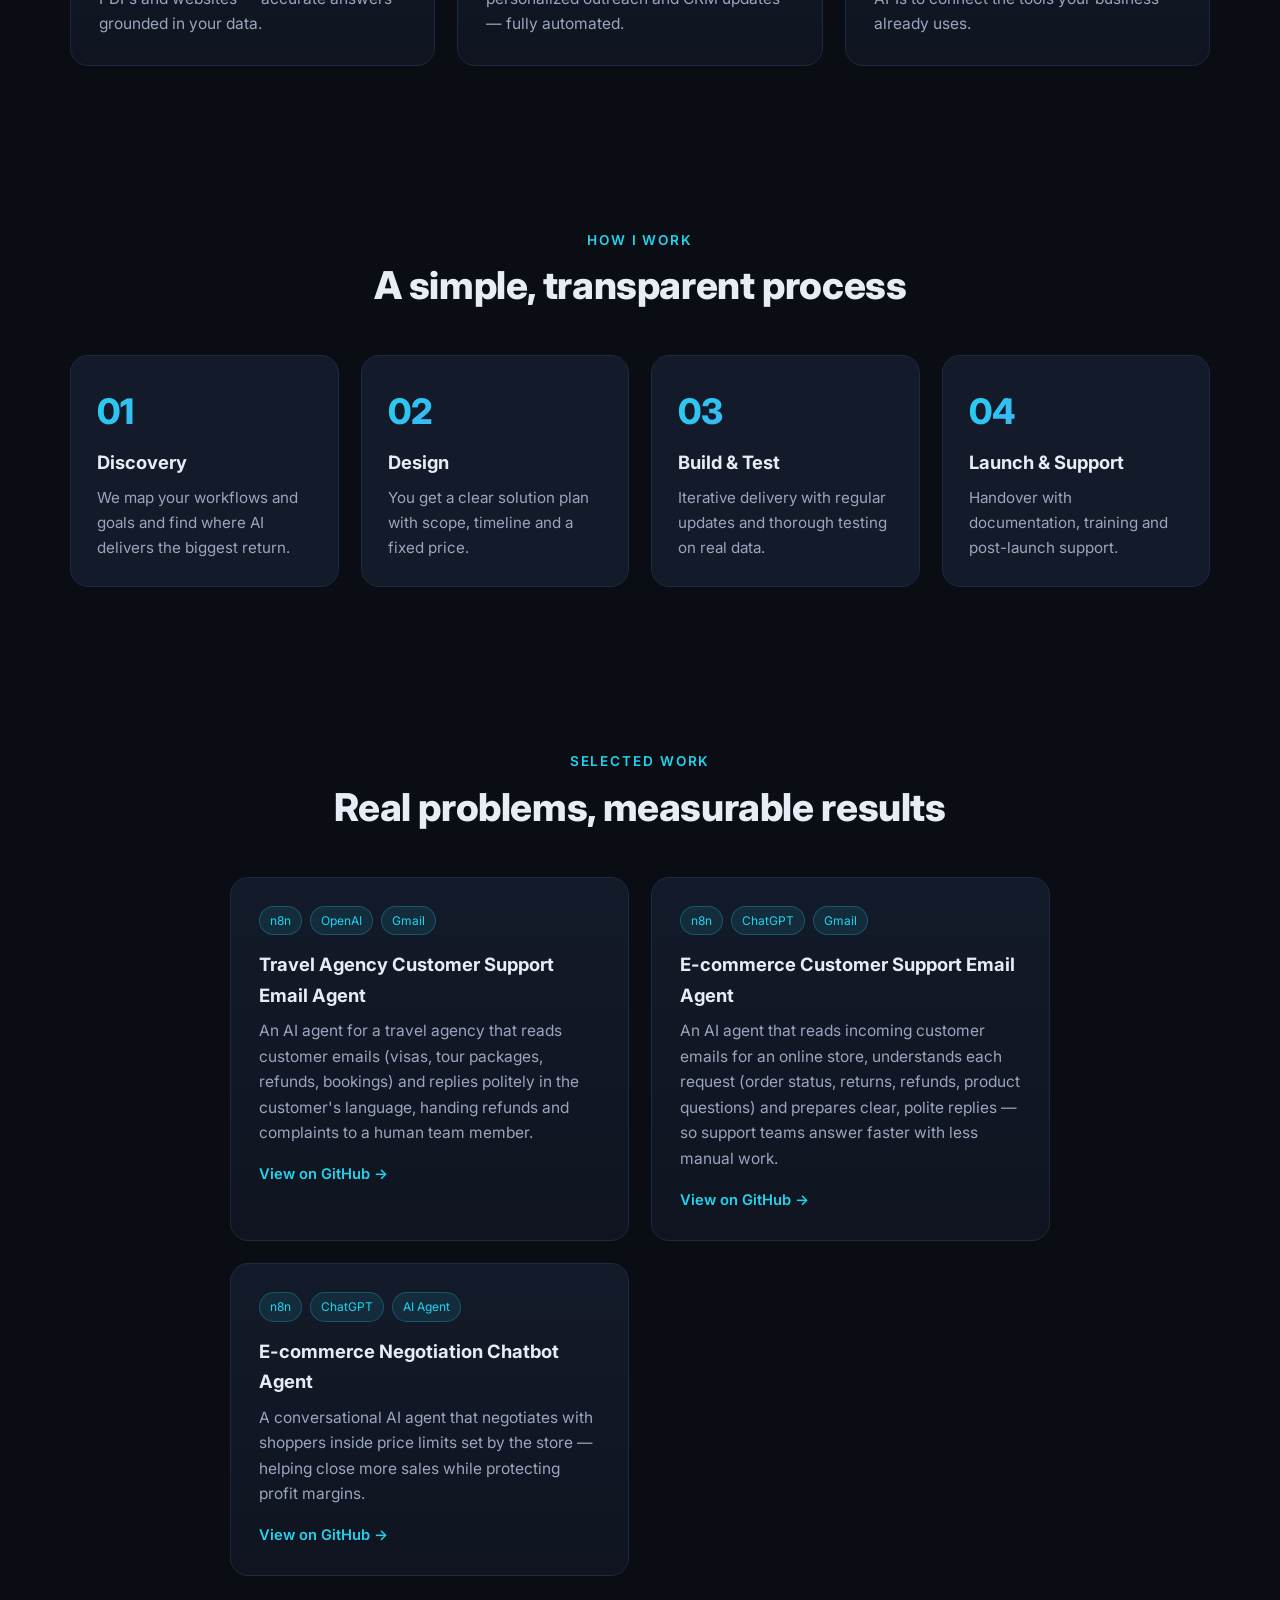
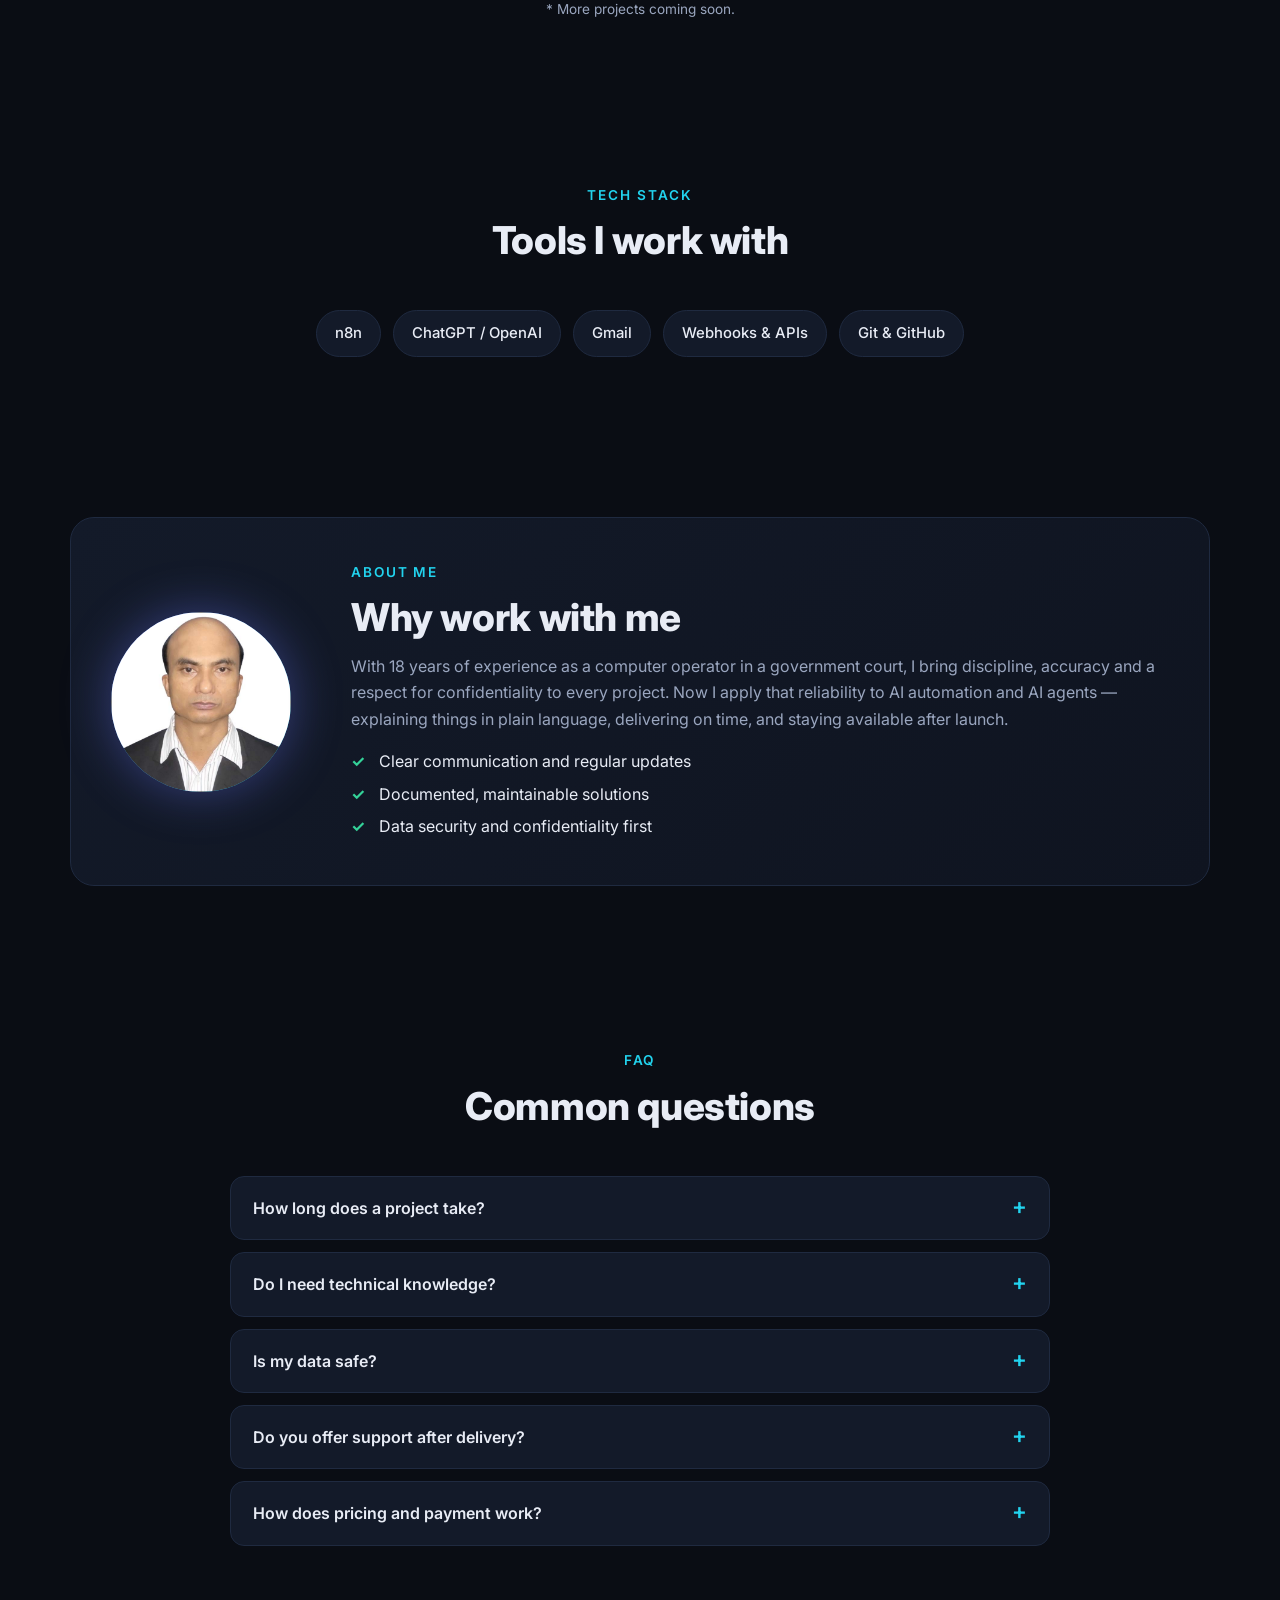
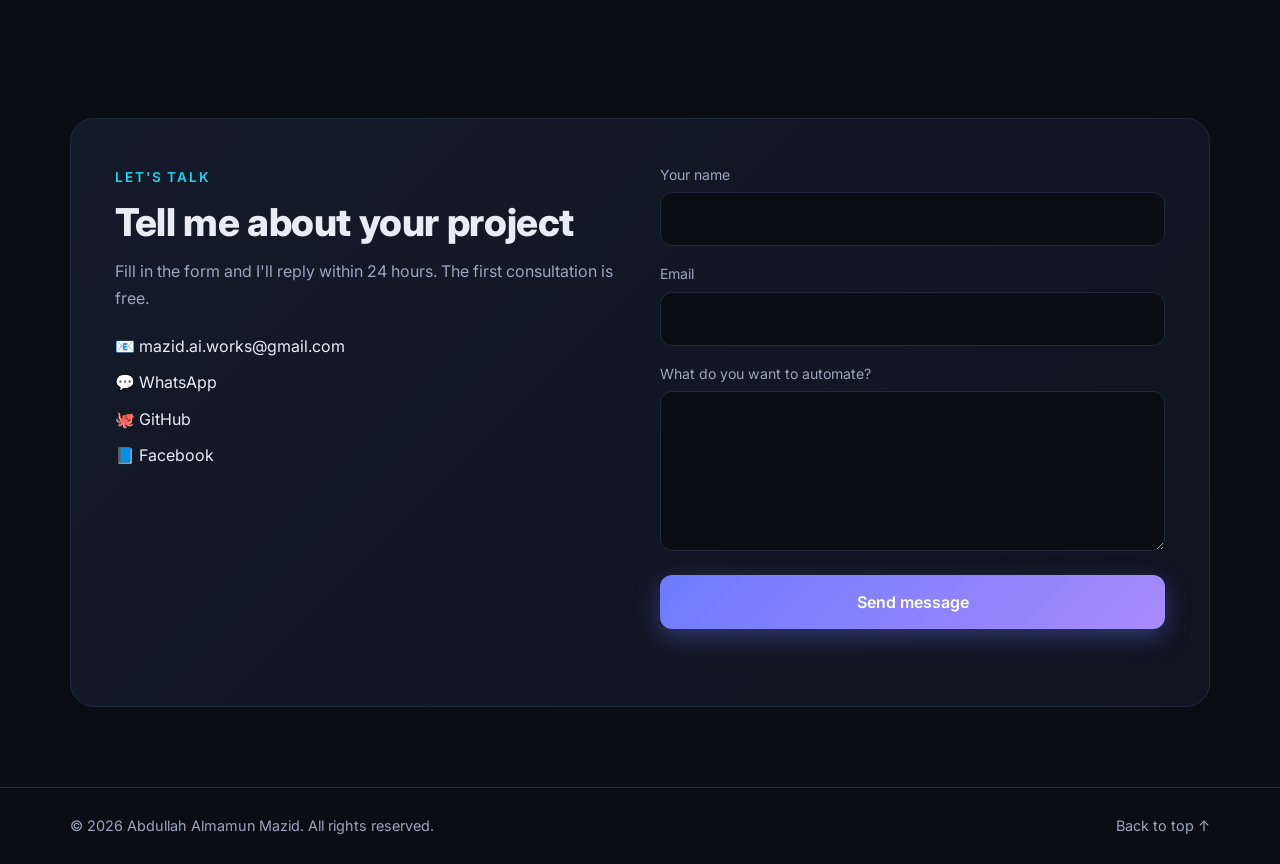
==== commit 55ef4433: "Add files via upload" ====
--- a/index.html
+++ b/index.html
@@ -1,285 +1,300 @@
-<!DOCTYPE html>
-<html lang="en">
-<head>
-  <meta charset="UTF-8" />
-  <meta name="viewport" content="width=device-width, initial-scale=1" />
-  <title>Mamun Mazid — AI Automation & AI Agent Developer</title>
-  <meta name="description" content="I build AI agents and automation workflows that save businesses hours every week. n8n, ChatGPT / OpenAI and Gmail automation." />
-  <meta property="og:title" content="Mamun Mazid — AI Automation & AI Agent Developer" />
-  <meta property="og:description" content="Custom AI agents and automation workflows for businesses." />
-  <meta property="og:type" content="website" />
-  <link rel="icon" href="data:image/svg+xml,<svg xmlns=%22http://www.w3.org/2000/svg%22 viewBox=%220 0 100 100%22><text y=%22.9em%22 font-size=%2290%22>🤖</text></svg>" />
-  <link rel="preconnect" href="https://fonts.googleapis.com" />
-  <link rel="preconnect" href="https://fonts.gstatic.com" crossorigin />
-  <link href="https://fonts.googleapis.com/css2?family=Inter:wght@400;500;600;700;800&display=swap" rel="stylesheet" />
-  <link rel="stylesheet" href="style.css" />
-</head>
-<body>
-  <div class="bg-glow" aria-hidden="true"></div>
-
-  <header class="nav">
-    <div class="container nav-inner">
-      <a href="#home" class="logo">MAMUN<span>MAZID</span></a>
-      <nav id="menu" class="menu">
-        <a href="#services">Services</a>
-        <a href="#process">Process</a>
-        <a href="#projects">Projects</a>
-        <a href="#stack">Tech Stack</a>
-        <a href="#faq">FAQ</a>
-        <a href="#contact" class="btn btn-sm">Contact</a>
-      </nav>
-      <div class="nav-actions">
-        <button id="burger" class="burger" aria-label="Menu"><span></span><span></span><span></span></button>
-      </div>
-    </div>
-  </header>
-
-  <main id="home">
-    <!-- HERO -->
-    <section class="hero container">
-      <div class="hero-text reveal">
-        <div class="hero-id">
-          <img src="profile.jpg" alt="Mamun Mazid" width="64" height="64" onerror="this.parentNode.remove()" />
-          <div><b>Mamun Mazid</b><span>AI Automation &amp; AI Agent Builder</span></div>
-        </div>
-        <span class="badge"><i class="dot"></i> <span>Available for new projects</span></span>
-        <h1>
-          <span>I build</span>
-          <span class="grad">AI agents & automation</span>
-          <span>that save you hours every week.</span>
-        </h1>
-        <p class="lead">
-          I turn repetitive work, customer support, lead handling and data entry into reliable AI-powered systems — so your team can focus on growth.
-        </p>
-        <div class="cta">
-          <a href="#contact" class="btn">Book a free consultation</a>
-          <a href="#projects" class="btn btn-ghost">See my work</a>
-        </div>
-        <ul class="stats">
-          <li><b data-count="18" data-suffix="+">0</b><span>Years of professional experience</span></li>
-          <li><b id="projectCount" data-count="3" data-suffix="">0</b><span>AI projects completed</span></li>
-          <li><b data-count="24" data-suffix="h">0</b><span>Reply time</span></li>
-        </ul>
-      </div>
-
-      <div class="hero-visual reveal" aria-hidden="true">
-        <div class="flow">
-          <div class="node n1"><em>⚡</em> Trigger<small>New email / chat message</small></div>
-          <div class="line"></div>
-          <div class="node n2"><em>🧠</em> AI Agent<small>Understand & decide</small></div>
-          <div class="line"></div>
-          <div class="node n3"><em>🔧</em> Actions<small>Gmail · Chat · Replies</small></div>
-          <div class="line"></div>
-          <div class="node n4"><em>✅</em> Done<small>Zero manual work</small></div>
-        </div>
-      </div>
-    </section>
-
-    <!-- SERVICES -->
-    <section id="services" class="section container">
-      <div class="section-head reveal">
-        <span class="eyebrow">What I do</span>
-        <h2>AI solutions built around your business</h2>
-      </div>
-      <div class="grid g3">
-        <article class="card reveal">
-          <div class="icon">🤖</div>
-          <h3>Custom AI Agents</h3>
-          <p>Smart agents connected to your data and tools that reason, decide and complete tasks — for support, sales, research and operations.</p>
-        </article>
-        <article class="card reveal">
-          <div class="icon">⚙️</div>
-          <h3>Workflow Automation</h3>
-          <p>Connect your apps with n8n and eliminate manual, repetitive work end to end.</p>
-        </article>
-        <article class="card reveal">
-          <div class="icon">💬</div>
-          <h3>Chatbots & Voice Agents</h3>
-          <p>24/7 assistants for your website, WhatsApp and Messenger that answer from your own knowledge base.</p>
-        </article>
-        <article class="card reveal">
-          <div class="icon">📚</div>
-          <h3>RAG & Knowledge Bases</h3>
-          <p>AI search and Q&A over your documents, PDFs and websites — accurate answers grounded in your data.</p>
-        </article>
-        <article class="card reveal">
-          <div class="icon">📈</div>
-          <h3>Lead Gen & Sales Automation</h3>
-          <p>Lead capture, qualification, enrichment, personalized outreach and CRM updates — fully automated.</p>
-        </article>
-        <article class="card reveal">
-          <div class="icon">🔌</div>
-          <h3>API & Custom Integrations</h3>
-          <p>Custom integrations using webhooks and APIs to connect the tools your business already uses.</p>
-        </article>
-      </div>
-    </section>
-
-    <!-- PROCESS -->
-    <section id="process" class="section container">
-      <div class="section-head reveal">
-        <span class="eyebrow">How I work</span>
-        <h2>A simple, transparent process</h2>
-      </div>
-      <ol class="steps">
-        <li class="reveal"><b>01</b><h3>Discovery</h3><p>We map your workflows and goals and find where AI delivers the biggest return.</p></li>
-        <li class="reveal"><b>02</b><h3>Design</h3><p>You get a clear solution plan with scope, timeline and a fixed price.</p></li>
-        <li class="reveal"><b>03</b><h3>Build & Test</h3><p>Iterative delivery with regular updates and thorough testing on real data.</p></li>
-        <li class="reveal"><b>04</b><h3>Launch & Support</h3><p>Handover with documentation, training and post-launch support.</p></li>
-      </ol>
-    </section>
-
-    <!-- PROJECTS -->
-    <section id="projects" class="section container">
-      <div class="section-head reveal">
-        <span class="eyebrow">Selected work</span>
-        <h2>Real problems, measurable results</h2>
-      </div>
-      <div class="grid g2" id="projectGrid">
-        <!-- Fallback cards: replaced automatically by repositories tagged "portfolio" -->
-        <article class="project reveal">
-          <div class="tags"><span>n8n</span><span>OpenAI</span><span>Gmail</span></div>
-          <h3>Travel Agency Customer Support Email Agent</h3>
-          <p>An AI agent for a travel agency that reads customer emails (visas, tour packages, refunds, bookings) and replies politely in the customer's language, handing refunds and complaints to a human team member.</p>
-          <a class="link" href="https://github.com/mazidai/skywing-travels-email-support-agent" target="_blank" rel="noopener">View on GitHub →</a>
-        </article>
-        <article class="project reveal">
-          <div class="tags"><span>n8n</span><span>ChatGPT</span><span>Gmail</span></div>
-          <h3>E-commerce Customer Support Email Agent</h3>
-          <p>An AI agent that reads incoming customer emails for an online store, understands each request (order status, returns, refunds, product questions) and prepares clear, polite replies — so support teams answer faster with less manual work.</p>
-          <a class="link" href="https://github.com/mazidai/ecommerce-support-email-agent" target="_blank" rel="noopener">View on GitHub →</a>
-        </article>
-        <article class="project reveal">
-          <div class="tags"><span>n8n</span><span>ChatGPT</span><span>AI Agent</span></div>
-          <h3>E-commerce Negotiation Chatbot Agent</h3>
-          <p>A conversational AI agent that negotiates with shoppers inside price limits set by the store — helping close more sales while protecting profit margins.</p>
-          <a class="link" href="https://github.com/mazidai/ecommerce-negotiation-chatbot-agent" target="_blank" rel="noopener">View on GitHub →</a>
-        </article>
-      </div>
-      <p class="note reveal">* More projects coming soon.</p>
-    </section>
-
-    <!-- STACK -->
-    <section id="stack" class="section container">
-      <div class="section-head reveal">
-        <span class="eyebrow">Tech stack</span>
-        <h2>Tools I work with</h2>
-      </div>
-      <div class="chips reveal">
-        <span>n8n</span><span>ChatGPT / OpenAI</span><span>Gmail</span><span>Webhooks &amp; APIs</span><span>Git &amp; GitHub</span>
-      </div>
-    </section>
-
-    <!-- ABOUT -->
-    <section id="about" class="section container">
-      <div class="about reveal">
-        <div class="avatar">MM<img src="profile.jpg" alt="Mamun Mazid" onerror="this.remove()" /></div>
-        <div>
-          <span class="eyebrow">About me</span>
-          <h2>Why work with me</h2>
-          <p>With 18 years of experience as a computer operator in a government court, I bring discipline, accuracy and a respect for confidentiality to every project. Now I apply that reliability to AI automation and AI agents — explaining things in plain language, delivering on time, and staying available after launch.</p>
-          <ul class="ticks">
-            <li>Clear communication and regular updates</li>
-            <li>Documented, maintainable solutions</li>
-            <li>Data security and confidentiality first</li>
-          </ul>
-        </div>
-      </div>
-    </section>
-
-    <!-- FAQ -->
-    <section id="faq" class="section container narrow">
-      <div class="section-head reveal">
-        <span class="eyebrow">FAQ</span>
-        <h2>Common questions</h2>
-      </div>
-      <details class="reveal"><summary>How long does a project take?</summary><p>Simple automations take 2–5 days, custom AI agents 1–3 weeks. I confirm a precise timeline after the discovery call.</p></details>
-      <details class="reveal"><summary>Do I need technical knowledge?</summary><p>No. I handle everything and hand over simple guides and a video walkthrough at the end.</p></details>
-      <details class="reveal"><summary>Is my data safe?</summary><p>Yes. I sign NDAs, request minimum access and keep your API keys and data secured.</p></details>
-      <details class="reveal"><summary>Do you offer support after delivery?</summary><p>Every project includes a free support period, with optional monthly maintenance plans after that.</p></details>
-      <details class="reveal"><summary>How does pricing and payment work?</summary><p>Fixed price or hourly — your choice. Payment via Upwork, Fiverr or direct.</p></details>
-    </section>
-
-    <!-- CONTACT -->
-    <section id="contact" class="section container">
-      <div class="contact reveal">
-        <div class="contact-info">
-          <span class="eyebrow">Let's talk</span>
-          <h2>Tell me about your project</h2>
-          <p>Fill in the form and I'll reply within 24 hours. The first consultation is free.</p>
-          <ul class="links">
-            <li>📧 <a href="mailto:mazid.ai.works@gmail.com">mazid.ai.works@gmail.com</a></li>
-            <li>💬 <a href="https://wa.me/8801717385142" target="_blank" rel="noopener">WhatsApp</a></li>
-            <li>🐙 <a href="https://github.com/Mazidai" target="_blank" rel="noopener">GitHub</a></li>
-            <li>📘 <a href="https://www.facebook.com/mamun.mazid.58" target="_blank" rel="noopener">Facebook</a></li>
-          </ul>
-        </div>
-        <form id="contactForm" class="form" action="https://formspree.io/f/xkjobgqd" method="POST">
-          <label><span>Your name</span><input type="text" name="name" required /></label>
-          <label><span>Email</span><input type="email" name="email" required /></label>
-          <label><span>What do you want to automate?</span>
-            <textarea name="message" rows="5" required></textarea></label>
-          <button type="submit" class="btn">Send message</button>
-          <p id="formStatus" class="status" role="status"></p>
-        </form>
-      </div>
-    </section>
-  </main>
-
-  <footer class="footer">
-    <div class="container foot-inner">
-      <span>© <span id="year"></span> Mamun Mazid. <span>All rights reserved.</span></span>
-      <a href="#home">Back to top ↑</a>
-    </div>
-  </footer>
-
-  <script src="script.js"></script>
-  <script>
-    // Auto-load portfolio projects from GitHub (repos tagged with the "portfolio" topic)
-    (function () {
-      var USER = 'mazidai', TOPIC = 'portfolio';
-      var grid = document.getElementById('projectGrid');
-      if (!grid) return;
-      var NAMES = {
-        'n8n': 'n8n', 'openai': 'OpenAI', 'chatgpt': 'ChatGPT', 'gmail': 'Gmail',
-        'ai-agent': 'AI Agent', 'ai-agents': 'AI Agents', 'aiautomation': 'AI Automation',
-        'chatbot': 'Chatbot', 'email-automation': 'Email Automation',
-        'customer-support': 'Customer Support', 'workflow-automation': 'Workflow Automation'
-      };
-      function esc(t) {
-        return String(t).replace(/[&<>"']/g, function (c) {
-          return { '&': '&amp;', '<': '&lt;', '>': '&gt;', '"': '&quot;', "'": '&#39;' }[c];
-        });
-      }
-      function cap(t) { return t.replace(/\b\w/g, function (c) { return c.toUpperCase(); }); }
-      function tagName(t) { return NAMES[t] || cap(t.replace(/-/g, ' ')); }
-      function title(n) { return cap(n.replace(/[-_]+/g, ' ')); }
-
-      fetch('https://api.github.com/users/' + USER + '/repos?per_page=100')
-        .then(function (r) { if (!r.ok) throw new Error('GitHub API error'); return r.json(); })
-        .then(function (list) {
-          var repos = list.filter(function (r) {
-            return !r.fork && !r.archived && (r.topics || []).indexOf(TOPIC) > -1;
-          }).sort(function (a, b) { return new Date(b.created_at) - new Date(a.created_at); });
-          if (!repos.length) return; // keep fallback cards
-
-          grid.innerHTML = repos.map(function (r) {
-            var tags = (r.topics || []).filter(function (t) { return t !== TOPIC; }).slice(0, 4)
-              .map(function (t) { return '<span>' + esc(tagName(t)) + '</span>'; }).join('');
-            var desc = r.description || 'AI automation project built with n8n and OpenAI.';
-            return '<article class="project">' +
-              '<div class="tags">' + tags + '</div>' +
-              '<h3>' + esc(title(r.name)) + '</h3>' +
-              '<p>' + esc(desc) + '</p>' +
-              '<a class="link" href="' + esc(r.html_url) + '" target="_blank" rel="noopener">View on GitHub →</a>' +
-              '</article>';
-          }).join('');
-
-          var c = document.getElementById('projectCount');
-          if (c) { c.setAttribute('data-count', repos.length); c.textContent = repos.length; }
-        })
-        .catch(function () { /* keep fallback cards */ });
-    })();
-  </script>
-</body>
-</html>
+<!DOCTYPE html>
+<html lang="en">
+<head>
+  <meta charset="UTF-8" />
+  <meta name="viewport" content="width=device-width, initial-scale=1" />
+  <title>Abdullah Almamun Mazid — AI Automation & AI Agent Developer</title>
+  <meta name="description" content="I build AI agents and automation workflows that save businesses hours every week. n8n, ChatGPT / OpenAI and Gmail automation." />
+  <meta property="og:title" content="Abdullah Almamun Mazid — AI Automation & AI Agent Developer" />
+  <meta property="og:description" content="Custom AI agents and automation workflows for businesses." />
+  <meta property="og:type" content="website" />
+  <meta property="og:url" content="https://mazidai.github.io/" />
+  <meta property="og:image" content="https://mazidai.github.io/preview.png" />
+  <meta property="og:image:width" content="1200" />
+  <meta property="og:image:height" content="627" />
+  <meta property="og:image:alt" content="AI Automation & AI Agents by Abdullah Almamun Mazid" />
+  <meta name="twitter:card" content="summary_large_image" />
+  <meta name="twitter:image" content="https://mazidai.github.io/preview.png" />
+  <link rel="icon" href="data:image/svg+xml,<svg xmlns=%22http://www.w3.org/2000/svg%22 viewBox=%220 0 100 100%22><text y=%22.9em%22 font-size=%2290%22>🤖</text></svg>" />
+  <link rel="preconnect" href="https://fonts.googleapis.com" />
+  <link rel="preconnect" href="https://fonts.gstatic.com" crossorigin />
+  <link href="https://fonts.googleapis.com/css2?family=Inter:wght@400;500;600;700;800&display=swap" rel="stylesheet" />
+  <link rel="stylesheet" href="style.css" />
+</head>
+<body>
+  <div class="bg-glow" aria-hidden="true"></div>
+
+  <header class="nav">
+    <div class="container nav-inner">
+      <a href="#home" class="logo">ABDULLAH<span>MAZID</span></a>
+      <nav id="menu" class="menu">
+        <a href="#services">Services</a>
+        <a href="#process">Process</a>
+        <a href="#projects">Projects</a>
+        <a href="#stack">Tech Stack</a>
+        <a href="#faq">FAQ</a>
+        <a href="#contact" class="btn btn-sm">Contact</a>
+      </nav>
+      <div class="nav-actions">
+        <button id="burger" class="burger" aria-label="Menu"><span></span><span></span><span></span></button>
+      </div>
+    </div>
+  </header>
+
+  <main id="home">
+    <!-- HERO -->
+    <section class="hero container">
+      <div class="hero-text reveal">
+        <div class="hero-id">
+          <img src="profile.jpg" alt="Abdullah Almamun Mazid" width="64" height="64" onerror="this.parentNode.remove()" />
+          <div><b>Abdullah Almamun Mazid</b><span>AI Automation &amp; AI Agent Builder</span></div>
+        </div>
+        <span class="badge"><i class="dot"></i> <span>Available for new projects</span></span>
+        <h1>
+          <span>I build</span>
+          <span class="grad">AI agents & automation</span>
+          <span>that save you hours every week.</span>
+        </h1>
+        <p class="lead">
+          I turn repetitive work, customer support, lead handling and data entry into reliable AI-powered systems — so your team can focus on growth.
+        </p>
+        <div class="cta">
+          <a href="#contact" class="btn">Book a free consultation</a>
+          <a href="#projects" class="btn btn-ghost">See my work</a>
+        </div>
+        <ul class="stats">
+          <li><b data-count="18" data-suffix="+">0</b><span>Years of professional experience</span></li>
+          <li><b id="projectCount" data-count="3" data-suffix="">0</b><span>AI projects completed</span></li>
+          <li><b data-count="24" data-suffix="h">0</b><span>Reply time</span></li>
+        </ul>
+      </div>
+
+      <div class="hero-visual reveal" aria-hidden="true">
+        <div class="flow">
+          <div class="node n1"><em>⚡</em> Trigger<small>New email / chat message</small></div>
+          <div class="line"></div>
+          <div class="node n2"><em>🧠</em> AI Agent<small>Understand & decide</small></div>
+          <div class="line"></div>
+          <div class="node n3"><em>🔧</em> Actions<small>Gmail · Chat · Replies</small></div>
+          <div class="line"></div>
+          <div class="node n4"><em>✅</em> Done<small>Zero manual work</small></div>
+        </div>
+      </div>
+    </section>
+
+    <!-- SERVICES -->
+    <section id="services" class="section container">
+      <div class="section-head reveal">
+        <span class="eyebrow">What I do</span>
+        <h2>AI solutions built around your business</h2>
+      </div>
+      <div class="grid g3">
+        <article class="card reveal">
+          <div class="icon">🤖</div>
+          <h3>Custom AI Agents</h3>
+          <p>Smart agents connected to your data and tools that reason, decide and complete tasks — for support, sales, research and operations.</p>
+        </article>
+        <article class="card reveal">
+          <div class="icon">⚙️</div>
+          <h3>Workflow Automation</h3>
+          <p>Connect your apps with n8n and eliminate manual, repetitive work end to end.</p>
+        </article>
+        <article class="card reveal">
+          <div class="icon">💬</div>
+          <h3>Chatbots & Voice Agents</h3>
+          <p>24/7 assistants for your website, WhatsApp and Messenger that answer from your own knowledge base.</p>
+        </article>
+        <article class="card reveal">
+          <div class="icon">📚</div>
+          <h3>RAG & Knowledge Bases</h3>
+          <p>AI search and Q&A over your documents, PDFs and websites — accurate answers grounded in your data.</p>
+        </article>
+        <article class="card reveal">
+          <div class="icon">📈</div>
+          <h3>Lead Gen & Sales Automation</h3>
+          <p>Lead capture, qualification, enrichment, personalized outreach and CRM updates — fully automated.</p>
+        </article>
+        <article class="card reveal">
+          <div class="icon">🔌</div>
+          <h3>API & Custom Integrations</h3>
+          <p>Custom integrations using webhooks and APIs to connect the tools your business already uses.</p>
+        </article>
+      </div>
+    </section>
+
+    <!-- PROCESS -->
+    <section id="process" class="section container">
+      <div class="section-head reveal">
+        <span class="eyebrow">How I work</span>
+        <h2>A simple, transparent process</h2>
+      </div>
+      <ol class="steps">
+        <li class="reveal"><b>01</b><h3>Discovery</h3><p>We map your workflows and goals and find where AI delivers the biggest return.</p></li>
+        <li class="reveal"><b>02</b><h3>Design</h3><p>You get a clear solution plan with scope, timeline and a fixed price.</p></li>
+        <li class="reveal"><b>03</b><h3>Build & Test</h3><p>Iterative delivery with regular updates and thorough testing on real data.</p></li>
+        <li class="reveal"><b>04</b><h3>Launch & Support</h3><p>Handover with documentation, training and post-launch support.</p></li>
+      </ol>
+    </section>
+
+    <!-- PROJECTS -->
+    <section id="projects" class="section container">
+      <div class="section-head reveal">
+        <span class="eyebrow">Selected work</span>
+        <h2>Real problems, measurable results</h2>
+      </div>
+      <div class="grid g2" id="projectGrid">
+        <!-- Fallback cards: replaced automatically by repositories tagged "portfolio" -->
+        <article class="project reveal">
+          <div class="tags"><span>n8n</span><span>OpenAI</span><span>Gmail</span></div>
+          <h3>Travel Agency Customer Support Email Agent</h3>
+          <p>An AI agent for a travel agency that reads customer emails (visas, tour packages, refunds, bookings) and replies politely in the customer's language, handing refunds and complaints to a human team member.</p>
+          <a class="link" href="https://github.com/mazidai/skywing-travels-email-support-agent" target="_blank" rel="noopener">View on GitHub →</a>
+        </article>
+        <article class="project reveal">
+          <div class="tags"><span>n8n</span><span>ChatGPT</span><span>Gmail</span></div>
+          <h3>E-commerce Customer Support Email Agent</h3>
+          <p>An AI agent that reads incoming customer emails for an online store, understands each request (order status, returns, refunds, product questions) and prepares clear, polite replies — so support teams answer faster with less manual work.</p>
+          <a class="link" href="https://github.com/mazidai/ecommerce-support-email-agent" target="_blank" rel="noopener">View on GitHub →</a>
+        </article>
+        <article class="project reveal">
+          <div class="tags"><span>n8n</span><span>ChatGPT</span><span>AI Agent</span></div>
+          <h3>E-commerce Negotiation Chatbot Agent</h3>
+          <p>A conversational AI agent that negotiates with shoppers inside price limits set by the store — helping close more sales while protecting profit margins.</p>
+          <a class="link" href="https://github.com/mazidai/ecommerce-negotiation-chatbot-agent" target="_blank" rel="noopener">View on GitHub →</a>
+        </article>
+      </div>
+      <p class="note reveal">* More projects coming soon.</p>
+    </section>
+
+    <!-- STACK -->
+    <section id="stack" class="section container">
+      <div class="section-head reveal">
+        <span class="eyebrow">Tech stack</span>
+        <h2>Tools I work with</h2>
+      </div>
+      <div class="chips reveal">
+        <span>n8n</span><span>ChatGPT / OpenAI</span><span>Gmail</span><span>Webhooks &amp; APIs</span><span>Git &amp; GitHub</span>
+      </div>
+    </section>
+
+    <!-- ABOUT -->
+    <section id="about" class="section container">
+      <div class="about reveal">
+        <div class="avatar">AM<img src="profile.jpg" alt="Abdullah Almamun Mazid" onerror="this.remove()" /></div>
+        <div>
+          <span class="eyebrow">About me</span>
+          <h2>Why work with me</h2>
+          <p>With 18 years of experience as a computer operator in a government court, I bring discipline, accuracy and a respect for confidentiality to every project. Now I apply that reliability to AI automation and AI agents — explaining things in plain language, delivering on time, and staying available after launch.</p>
+          <ul class="ticks">
+            <li>Clear communication and regular updates</li>
+            <li>Documented, maintainable solutions</li>
+            <li>Data security and confidentiality first</li>
+          </ul>
+        </div>
+      </div>
+    </section>
+
+    <!-- FAQ -->
+    <section id="faq" class="section container narrow">
+      <div class="section-head reveal">
+        <span class="eyebrow">FAQ</span>
+        <h2>Common questions</h2>
+      </div>
+      <details class="reveal"><summary>How long does a project take?</summary><p>Simple automations take 2–5 days, custom AI agents 1–3 weeks. I confirm a precise timeline after the discovery call.</p></details>
+      <details class="reveal"><summary>Do I need technical knowledge?</summary><p>No. I handle everything and hand over simple guides and a video walkthrough at the end.</p></details>
+      <details class="reveal"><summary>Is my data safe?</summary><p>Yes. I sign NDAs, request minimum access and keep your API keys and data secured.</p></details>
+      <details class="reveal"><summary>Do you offer support after delivery?</summary><p>Every project includes a free support period, with optional monthly maintenance plans after that.</p></details>
+      <details class="reveal"><summary>How does pricing and payment work?</summary><p>Fixed price or hourly — your choice. Payment via Upwork, Fiverr or direct.</p></details>
+    </section>
+
+    <!-- CONTACT -->
+    <section id="contact" class="section container">
+      <div class="contact reveal">
+        <div class="contact-info">
+          <span class="eyebrow">Let's talk</span>
+          <h2>Tell me about your project</h2>
+          <p>Fill in the form and I'll reply within 24 hours. The first consultation is free.</p>
+          <ul class="links">
+            <li>📧 <a href="mailto:mazid.ai.works@gmail.com">mazid.ai.works@gmail.com</a></li>
+            <li>💬 <a href="https://wa.me/8801717385142" target="_blank" rel="noopener">WhatsApp</a></li>
+            <li>🐙 <a href="https://github.com/Mazidai" target="_blank" rel="noopener">GitHub</a></li>
+            <li>📘 <a href="https://www.facebook.com/mamun.mazid.58" target="_blank" rel="noopener">Facebook</a></li>
+          </ul>
+        </div>
+        <form id="contactForm" class="form" action="https://formspree.io/f/xkjobgqd" method="POST">
+          <label><span>Your name</span><input type="text" name="name" required /></label>
+          <label><span>Email</span><input type="email" name="email" required /></label>
+          <label><span>What do you want to automate?</span>
+            <textarea name="message" rows="5" required></textarea></label>
+          <button type="submit" class="btn">Send message</button>
+          <p id="formStatus" class="status" role="status"></p>
+        </form>
+      </div>
+    </section>
+  </main>
+
+  <footer class="footer">
+    <div class="container foot-inner">
+      <span>© <span id="year"></span> Abdullah Almamun Mazid. <span>All rights reserved.</span></span>
+      <a href="#home">Back to top ↑</a>
+    </div>
+  </footer>
+
+  <script src="script.js"></script>
+  <script>
+    // Auto-load portfolio projects from GitHub (repos tagged with the "portfolio" topic)
+    (function () {
+      var USER = 'mazidai', TOPIC = 'portfolio';
+      var grid = document.getElementById('projectGrid');
+      if (!grid) return;
+      var NAMES = {
+        'n8n': 'n8n', 'openai': 'OpenAI', 'chatgpt': 'ChatGPT', 'gmail': 'Gmail',
+        'ai-agent': 'AI Agent', 'ai-agents': 'AI Agents', 'aiautomation': 'AI Automation',
+        'chatbot': 'Chatbot', 'email-automation': 'Email Automation',
+        'customer-support': 'Customer Support', 'workflow-automation': 'Workflow Automation'
+      };
+      function esc(t) {
+        return String(t).replace(/[&<>"']/g, function (c) {
+          return { '&': '&amp;', '<': '&lt;', '>': '&gt;', '"': '&quot;', "'": '&#39;' }[c];
+        });
+      }
+      function cap(t) { return t.replace(/\b\w/g, function (c) { return c.toUpperCase(); }); }
+      function tagName(t) { return NAMES[t] || cap(t.replace(/-/g, ' ')); }
+      // Custom card titles (repo name -> title). Repos not listed here get an auto-generated title.
+      var TITLES = {
+        'skywing-travels-email-support-agent': 'SkyWing Travels Email Support Agent',
+        'ecommerce-support-email-agent': 'E-commerce Customer Support Email Agent',
+        'ecommerce-negotiation-chatbot-agent': 'E-commerce Negotiation Chatbot Agent'
+      };
+      function title(n) {
+        return TITLES[n.toLowerCase()] || cap(n.replace(/[-_]+/g, ' ')).replace(/Ecommerce/g, 'E-commerce');
+      }
+
+      fetch('https://api.github.com/users/' + USER + '/repos?per_page=100')
+        .then(function (r) { if (!r.ok) throw new Error('GitHub API error'); return r.json(); })
+        .then(function (list) {
+          var repos = list.filter(function (r) {
+            return !r.fork && !r.archived && (r.topics || []).indexOf(TOPIC) > -1;
+          }).sort(function (a, b) { return new Date(b.created_at) - new Date(a.created_at); });
+          if (!repos.length) return; // keep fallback cards
+
+          grid.innerHTML = repos.map(function (r) {
+            var tags = (r.topics || []).filter(function (t) { return t !== TOPIC; }).slice(0, 4)
+              .map(function (t) { return '<span>' + esc(tagName(t)) + '</span>'; }).join('');
+            var desc = r.description || 'AI automation project built with n8n and OpenAI.';
+            return '<article class="project">' +
+              '<div class="tags">' + tags + '</div>' +
+              '<h3>' + esc(title(r.name)) + '</h3>' +
+              '<p>' + esc(desc) + '</p>' +
+              '<a class="link" href="' + esc(r.html_url) + '" target="_blank" rel="noopener">View on GitHub →</a>' +
+              '</article>';
+          }).join('');
+
+          var c = document.getElementById('projectCount');
+          if (c) { c.setAttribute('data-count', repos.length); c.textContent = repos.length; }
+        })
+        .catch(function () { /* keep fallback cards */ });
+    })();
+  </script>
+</body>
+</html>
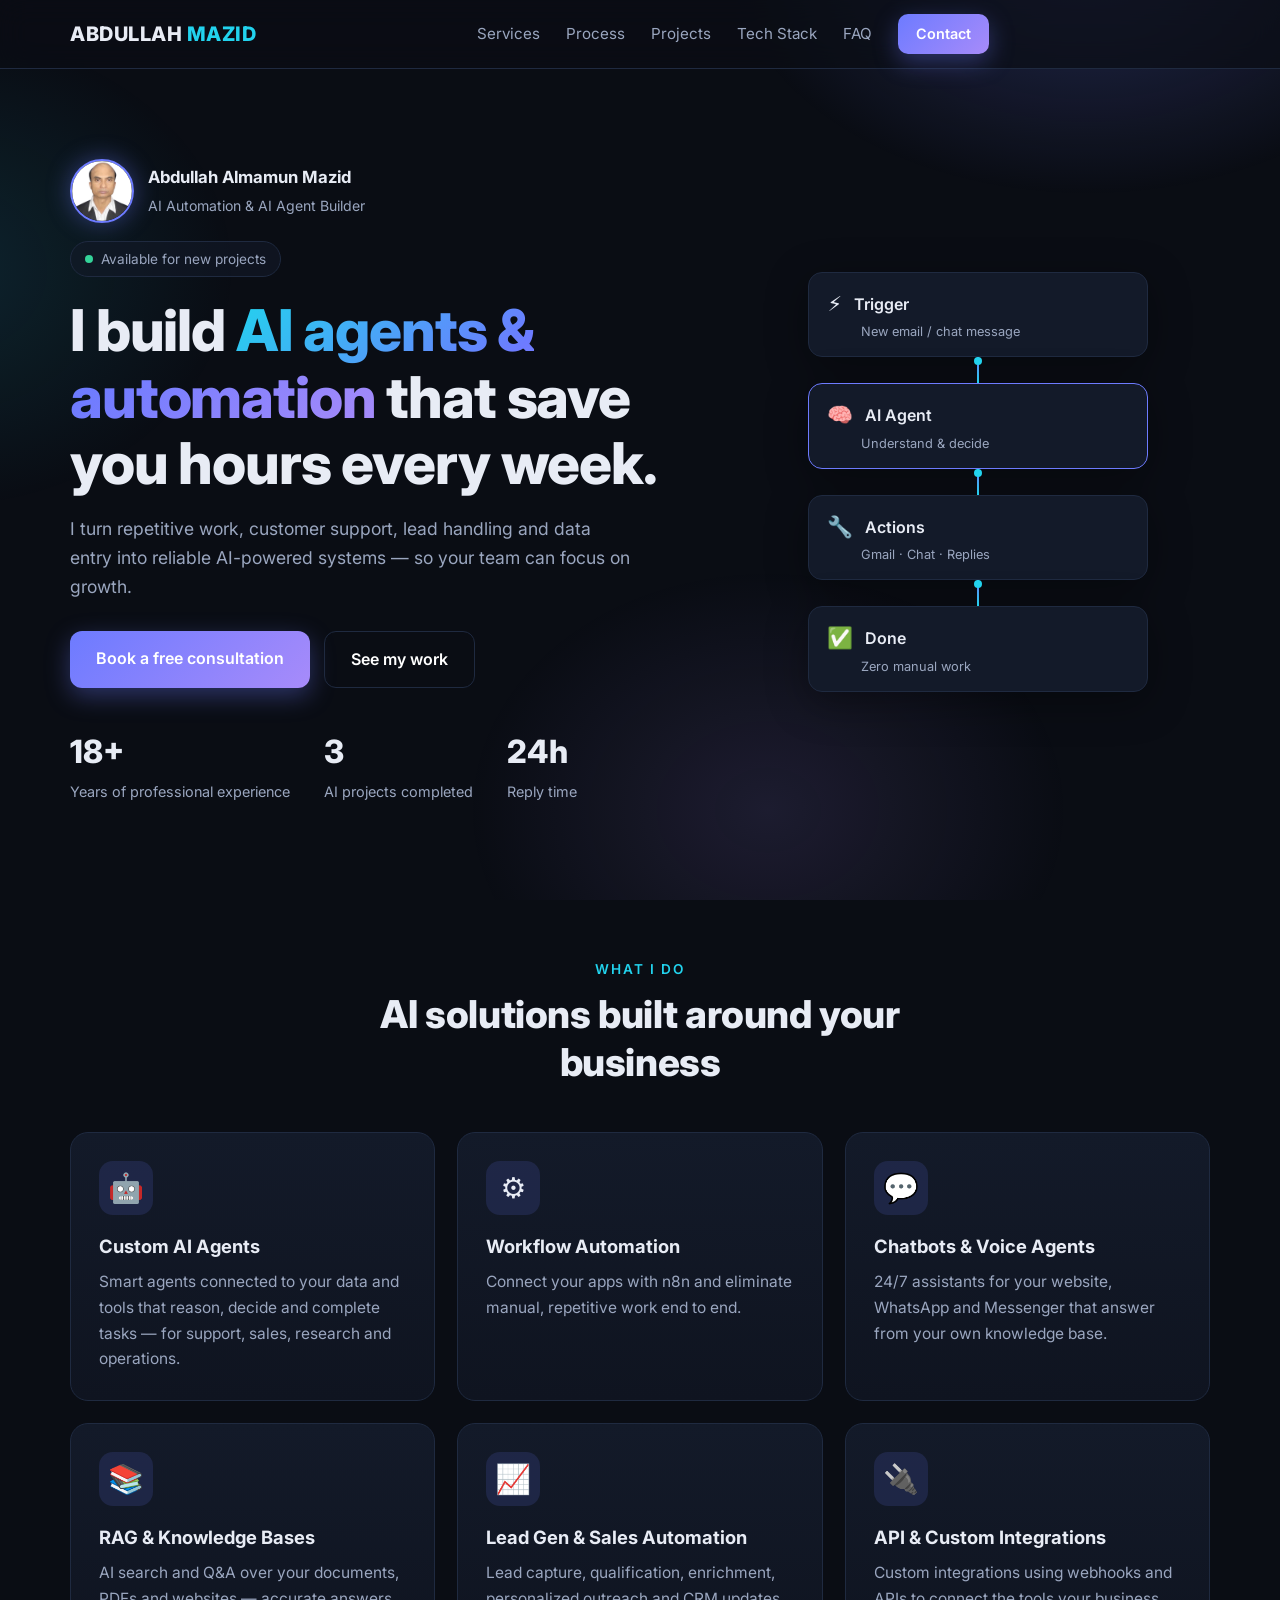
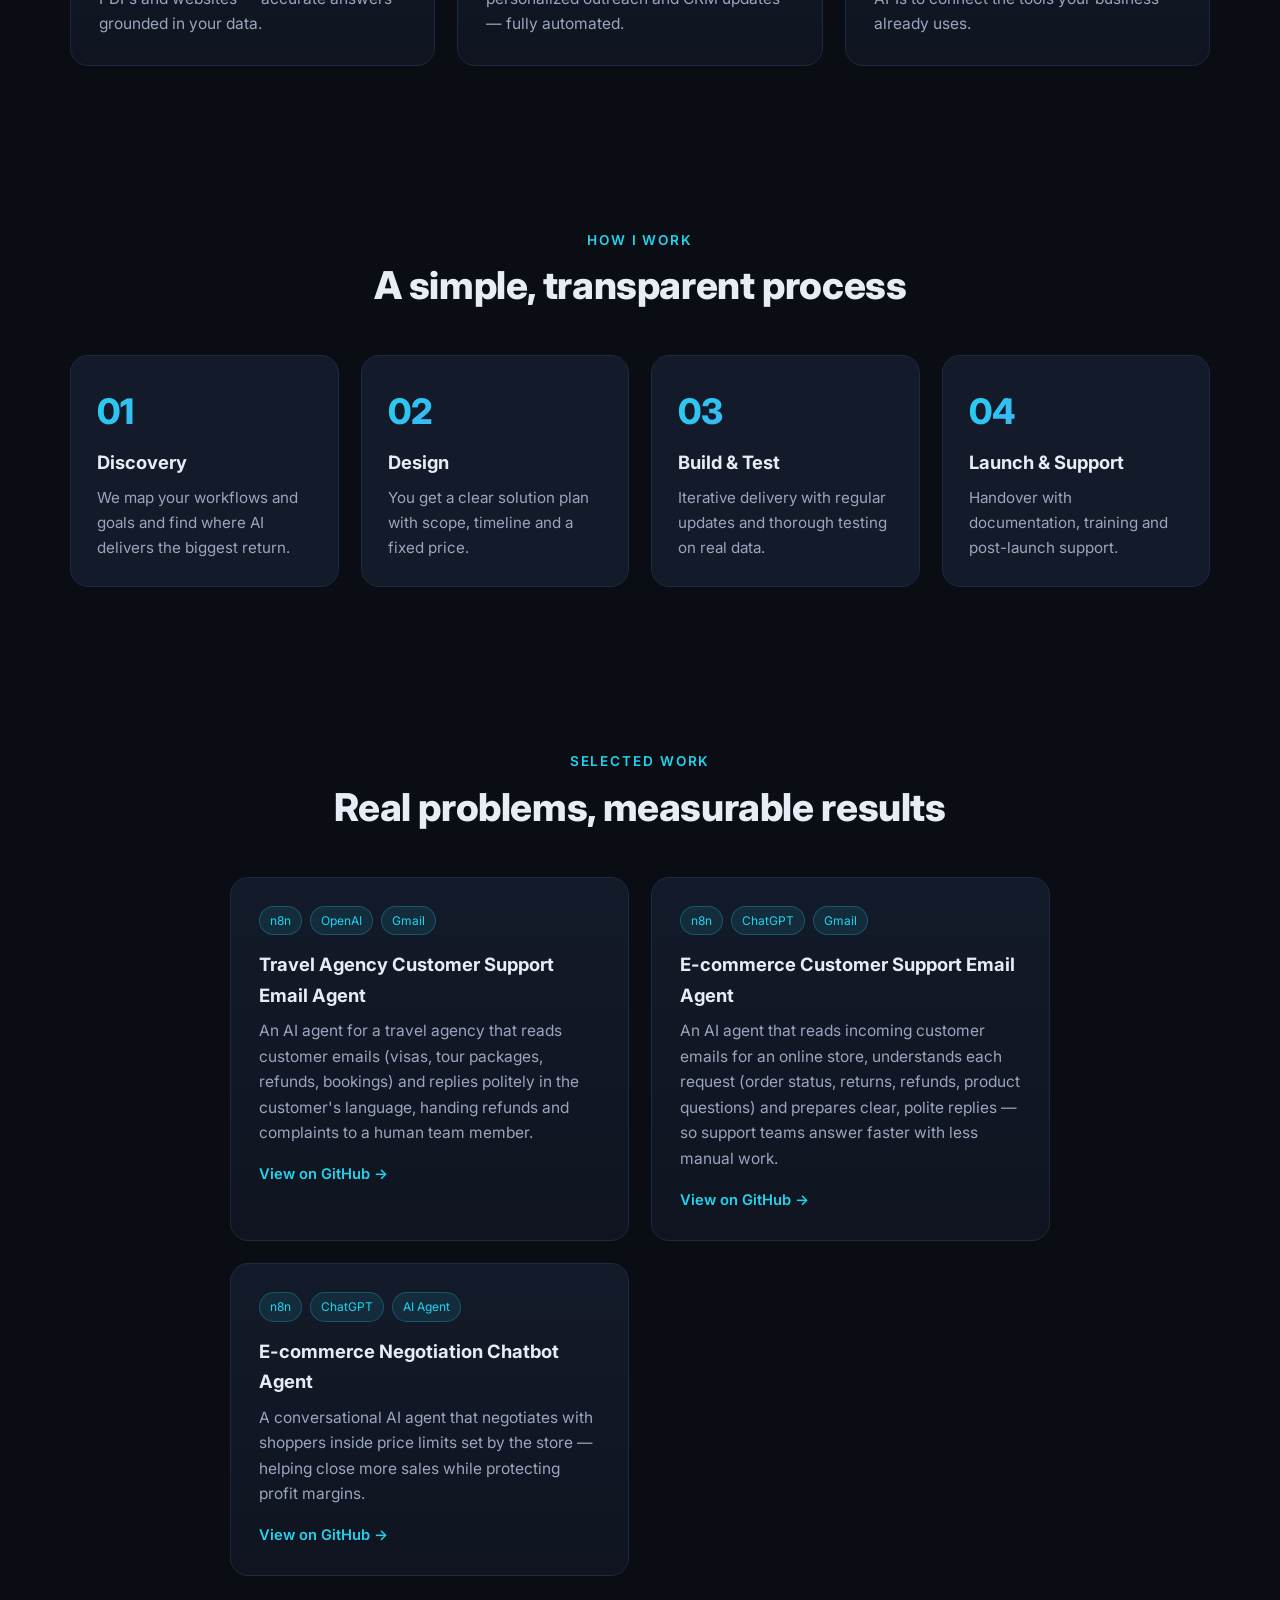
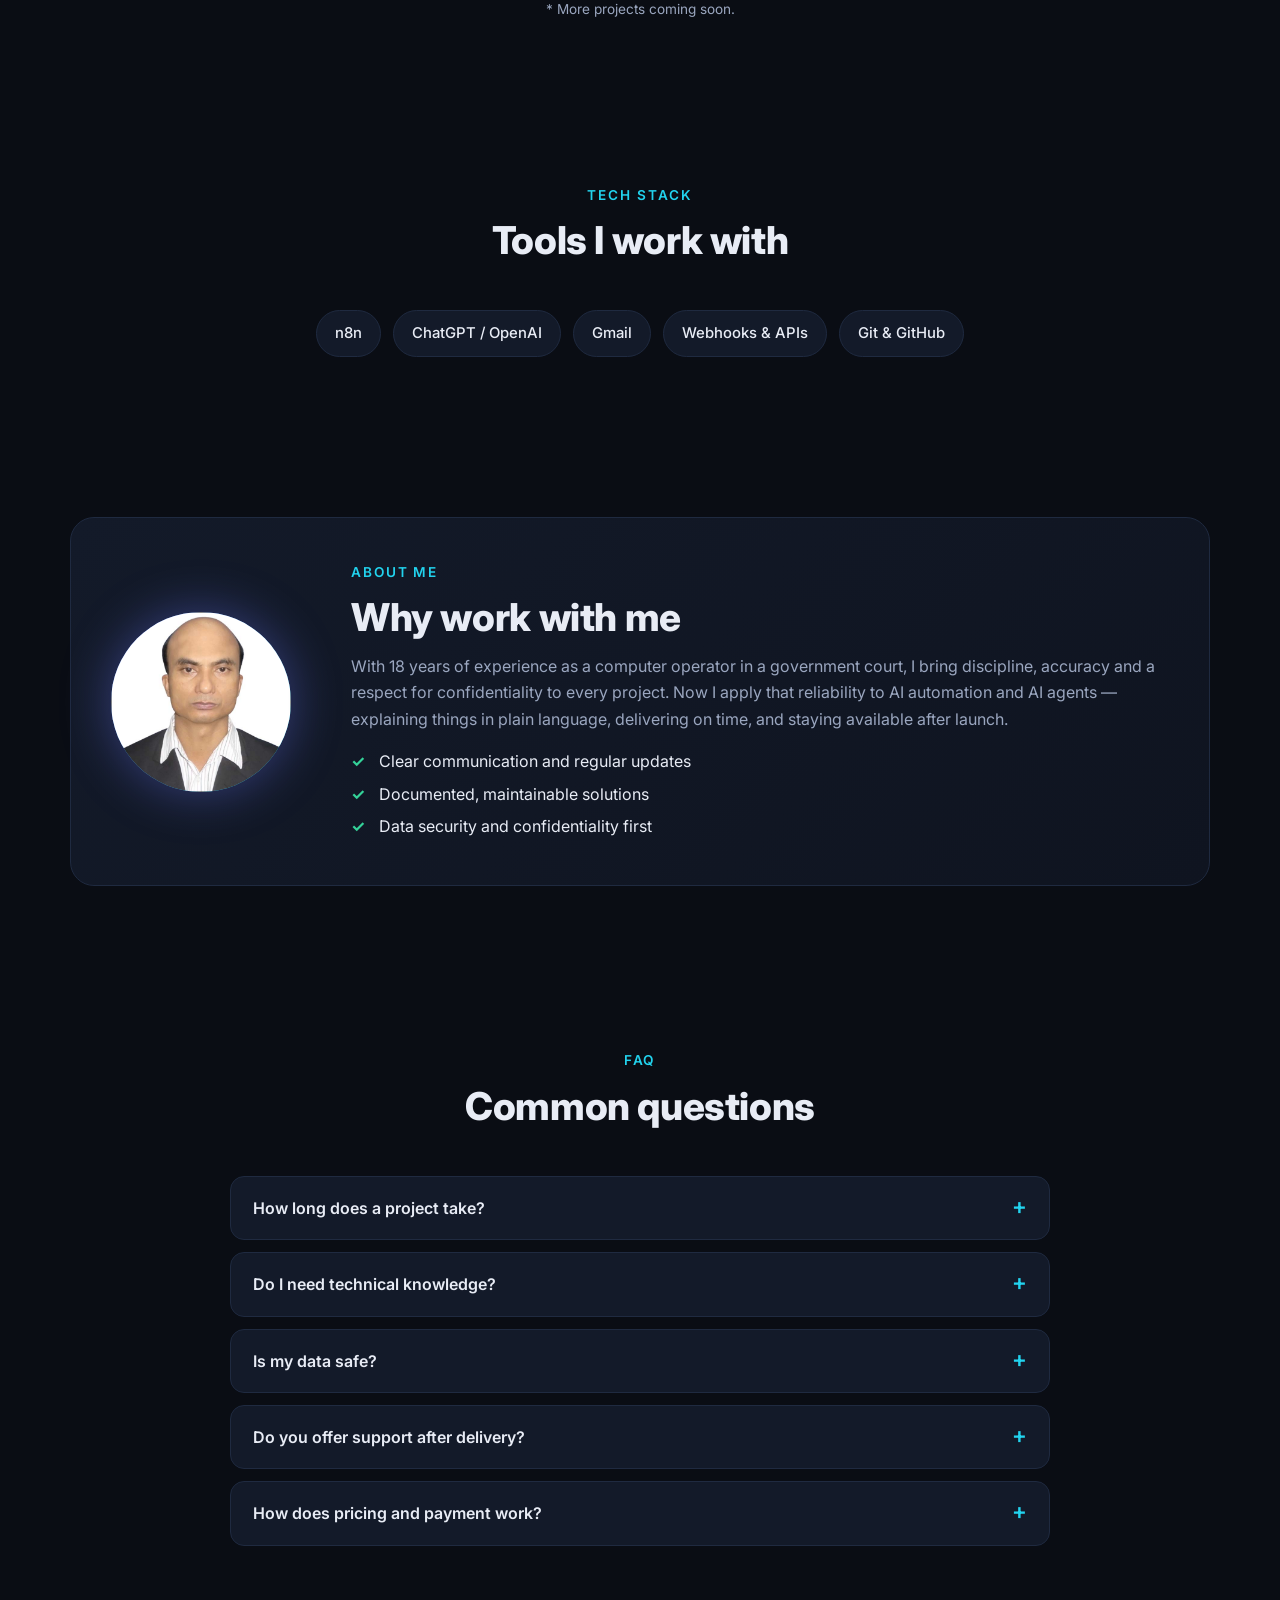
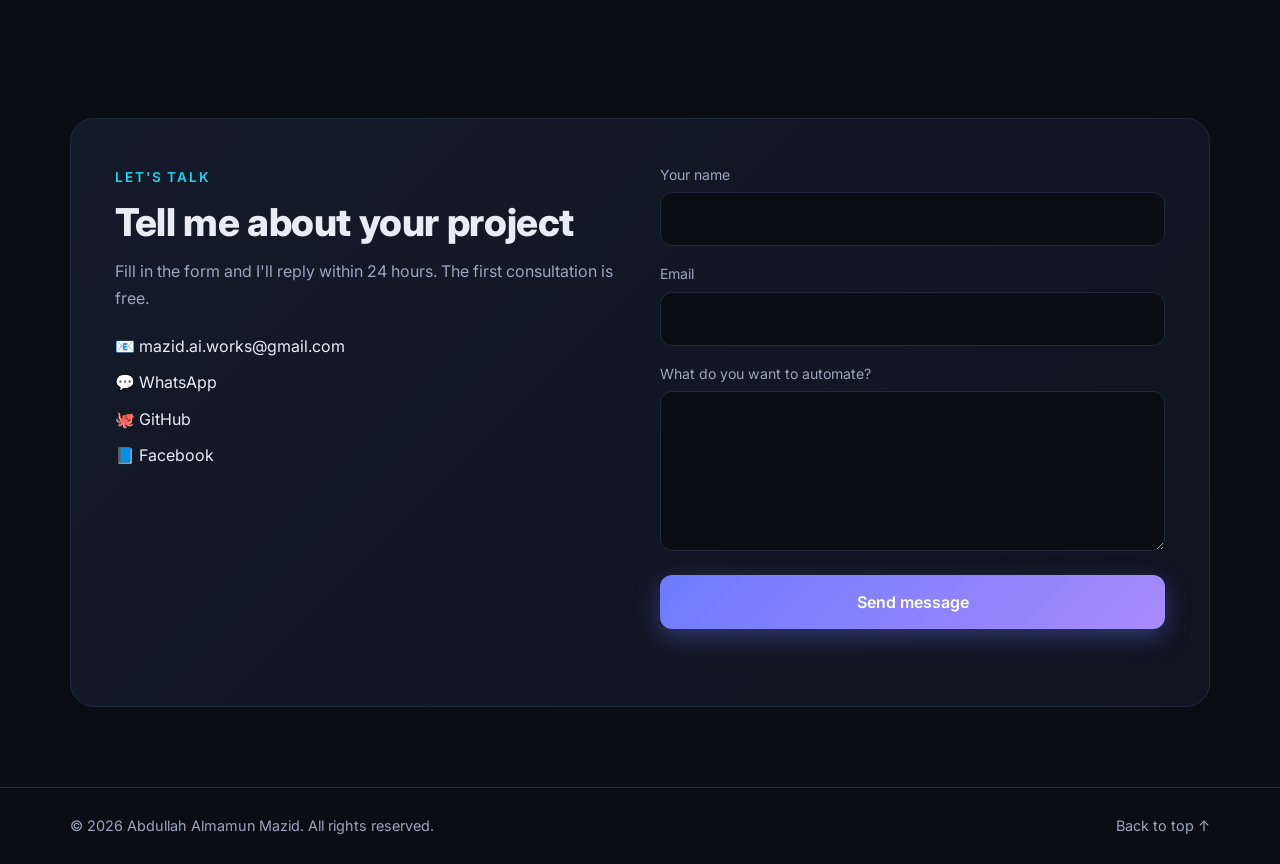
==== commit e7c624ee: "Add files via upload" ====
--- a/index.html
+++ b/index.html
@@ -6,7 +6,7 @@
   <title>Abdullah Almamun Mazid — AI Automation & AI Agent Developer</title>
   <meta name="description" content="I build AI agents and automation workflows that save businesses hours every week. n8n, ChatGPT / OpenAI and Gmail automation." />
   <meta property="og:title" content="Abdullah Almamun Mazid — AI Automation & AI Agent Developer" />
-  <meta property="og:description" content="Custom AI agents and automation workflows for businesses." />
+  <meta property="og:description" content="Custom AI agents and automation workflows built with n8n and OpenAI that save businesses hours every week: customer support, chatbots and lead handling." />
   <meta property="og:type" content="website" />
   <meta property="og:url" content="https://mazidai.github.io/" />
   <meta property="og:image" content="https://mazidai.github.io/preview.png" />
@@ -26,7 +26,7 @@
 
   <header class="nav">
     <div class="container nav-inner">
-      <a href="#home" class="logo">ABDULLAH<span>MAZID</span></a>
+      <a href="#home" class="logo">ABDULLAH&nbsp;<span>MAZID</span></a>
       <nav id="menu" class="menu">
         <a href="#services">Services</a>
         <a href="#process">Process</a>
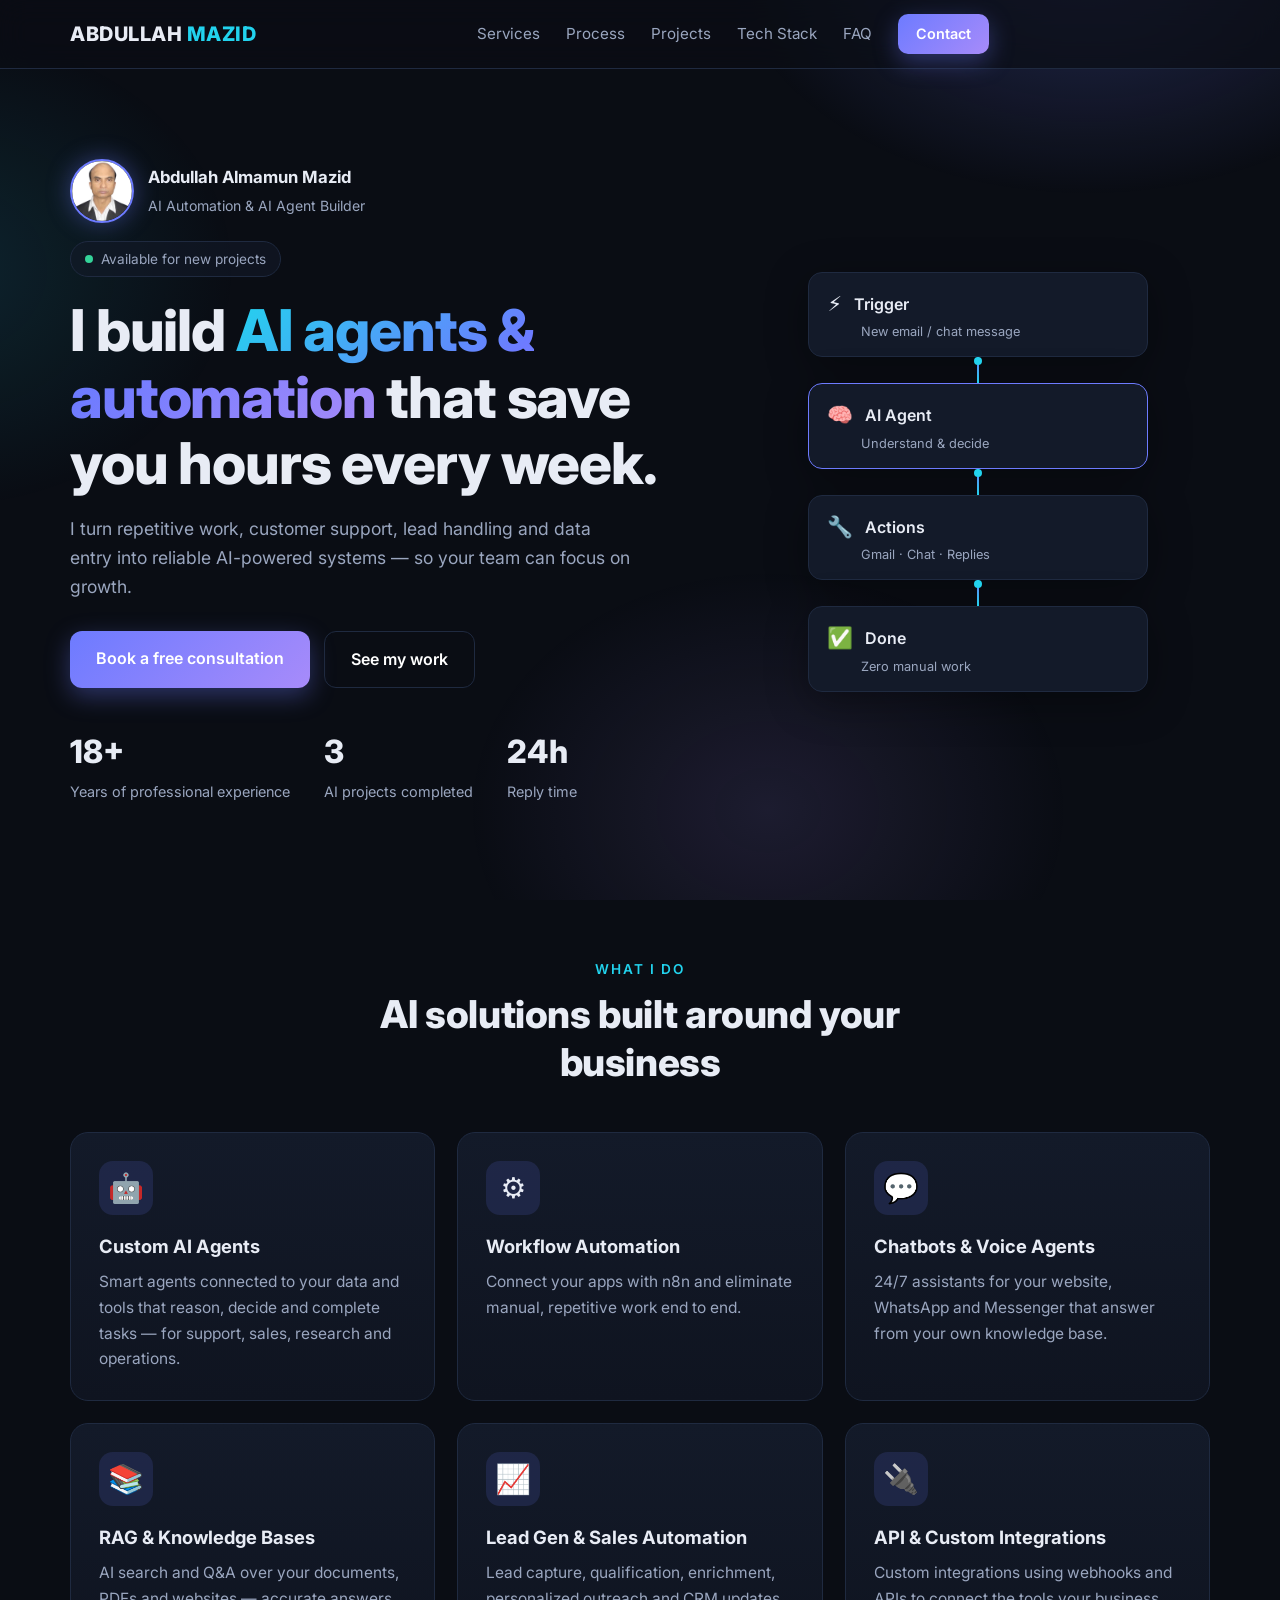
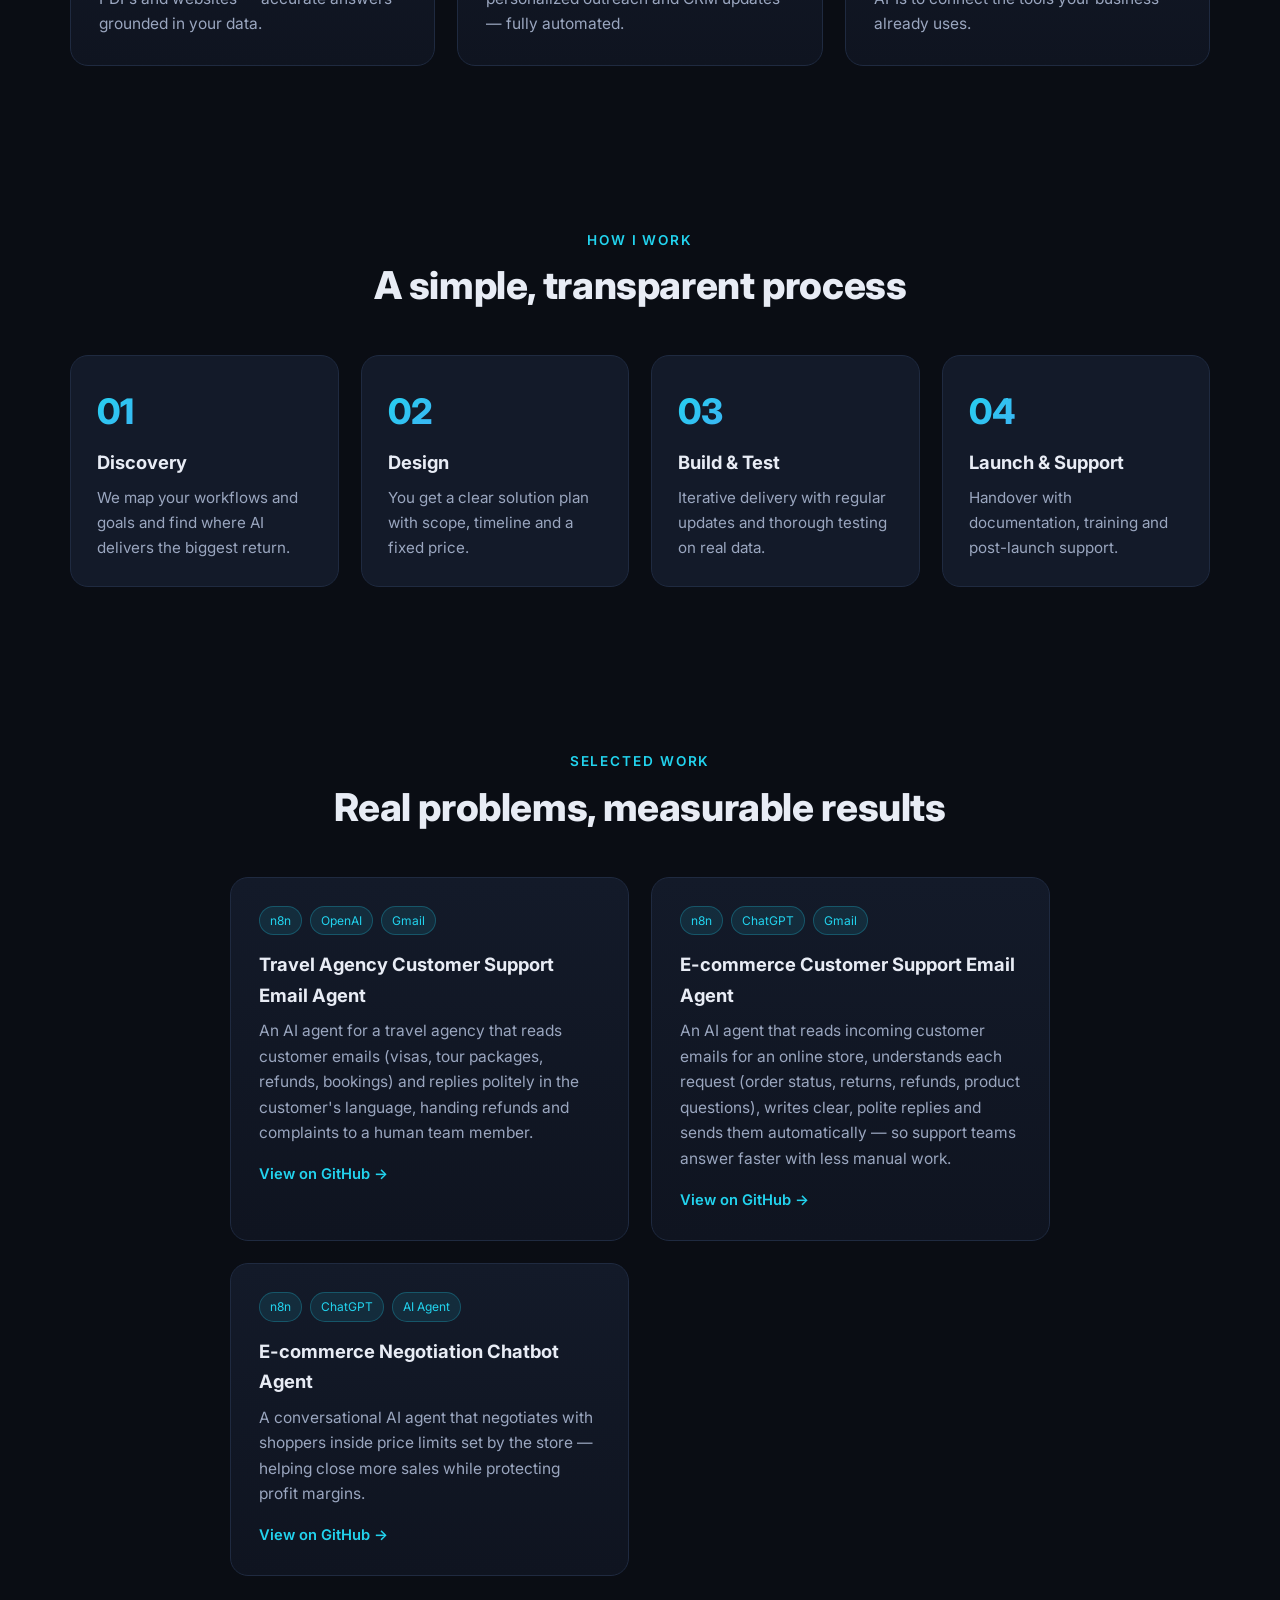
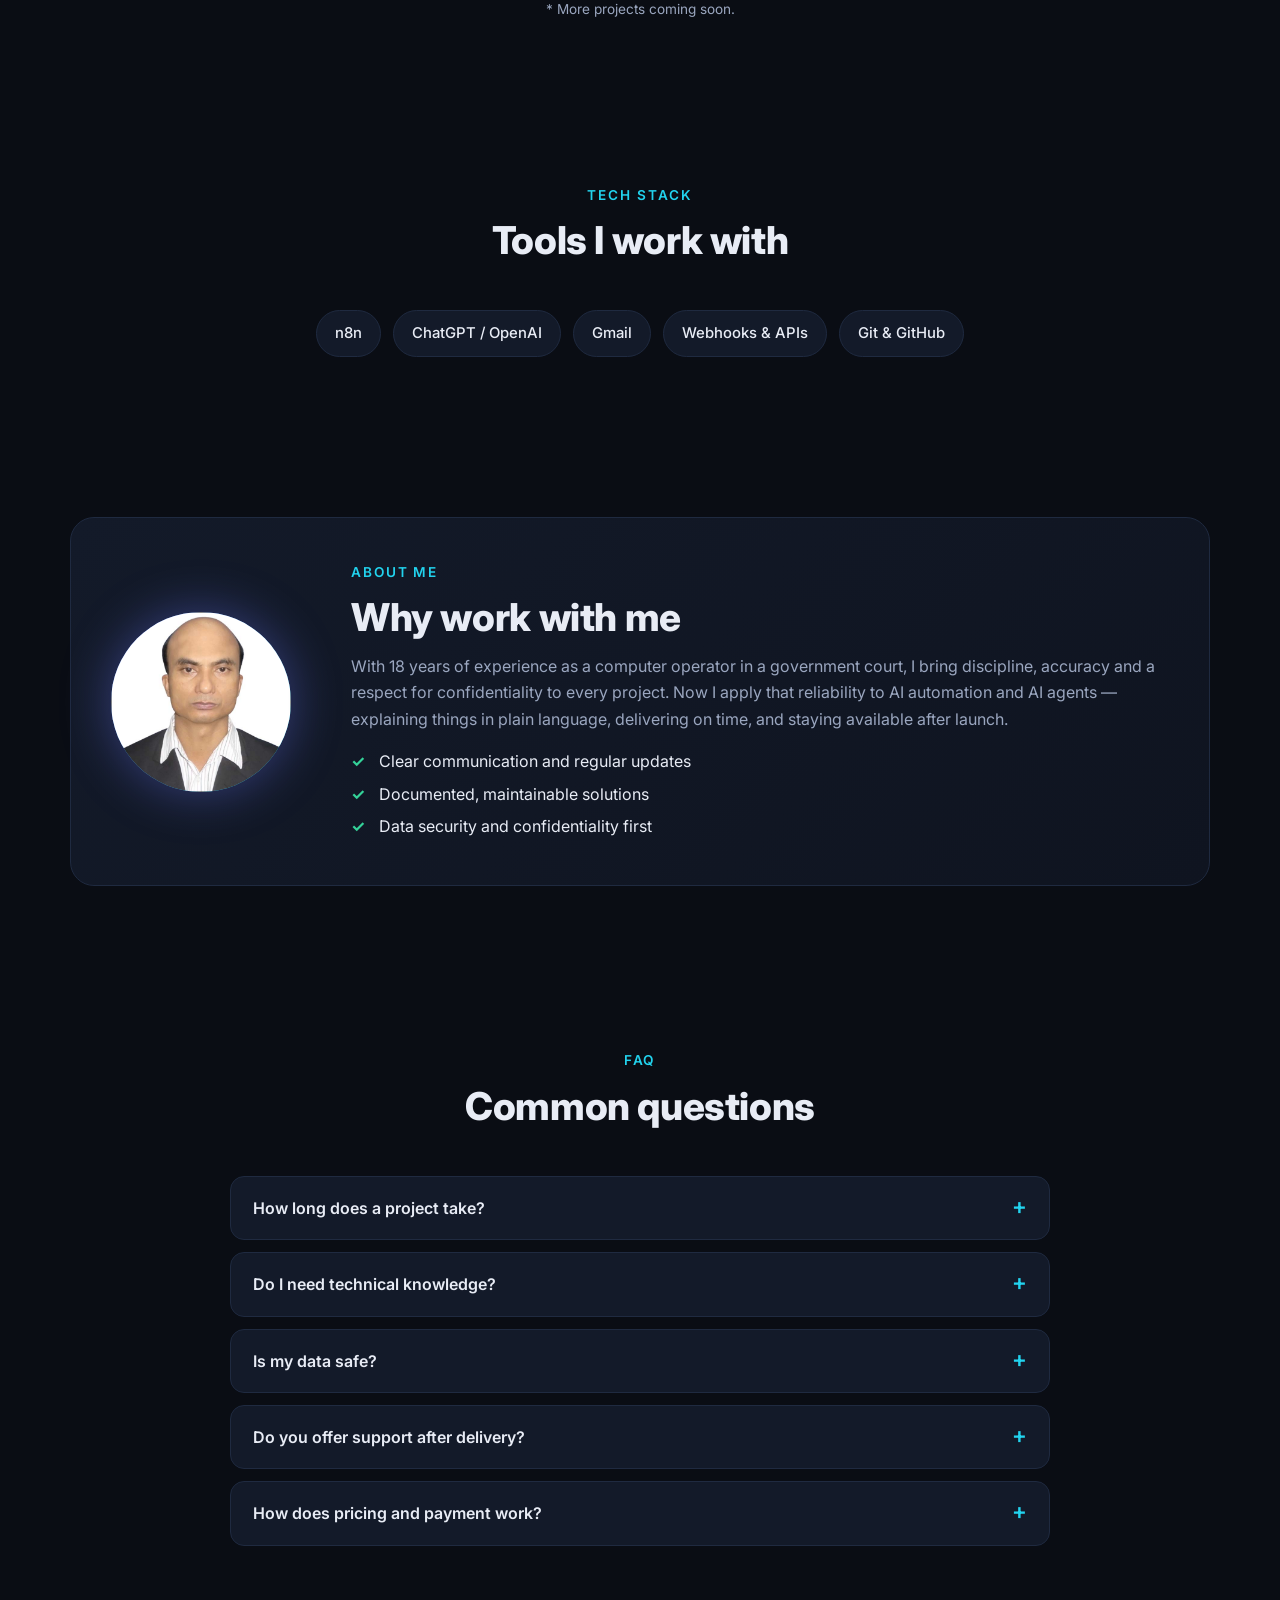
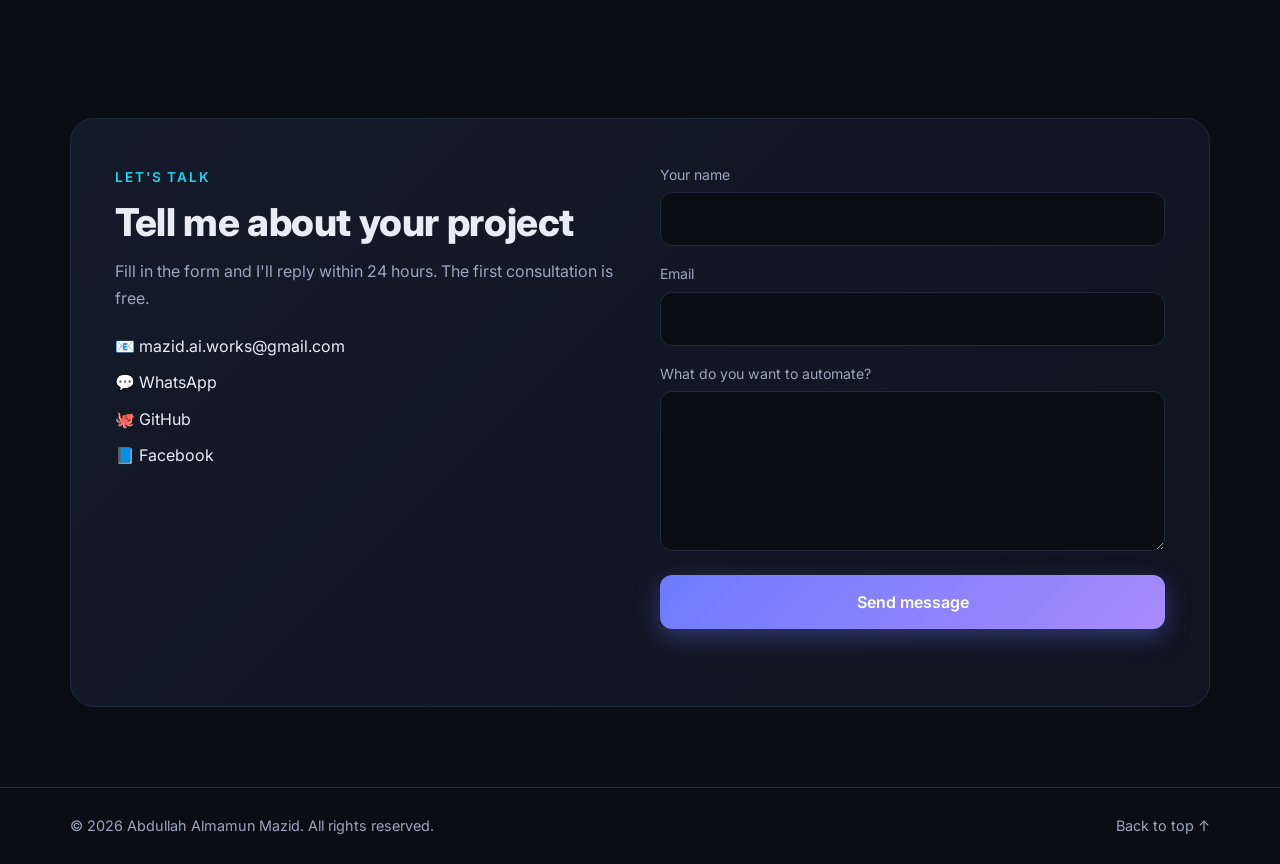
==== commit 47e9d41a: "Add files via upload" ====
--- a/index.html
+++ b/index.html
@@ -153,7 +153,7 @@
         <article class="project reveal">
           <div class="tags"><span>n8n</span><span>ChatGPT</span><span>Gmail</span></div>
           <h3>E-commerce Customer Support Email Agent</h3>
-          <p>An AI agent that reads incoming customer emails for an online store, understands each request (order status, returns, refunds, product questions) and prepares clear, polite replies — so support teams answer faster with less manual work.</p>
+          <p>An AI agent that reads incoming customer emails for an online store, understands each request (order status, returns, refunds, product questions), writes clear, polite replies and sends them automatically — so support teams answer faster with less manual work.</p>
           <a class="link" href="https://github.com/mazidai/ecommerce-support-email-agent" target="_blank" rel="noopener">View on GitHub →</a>
         </article>
         <article class="project reveal">
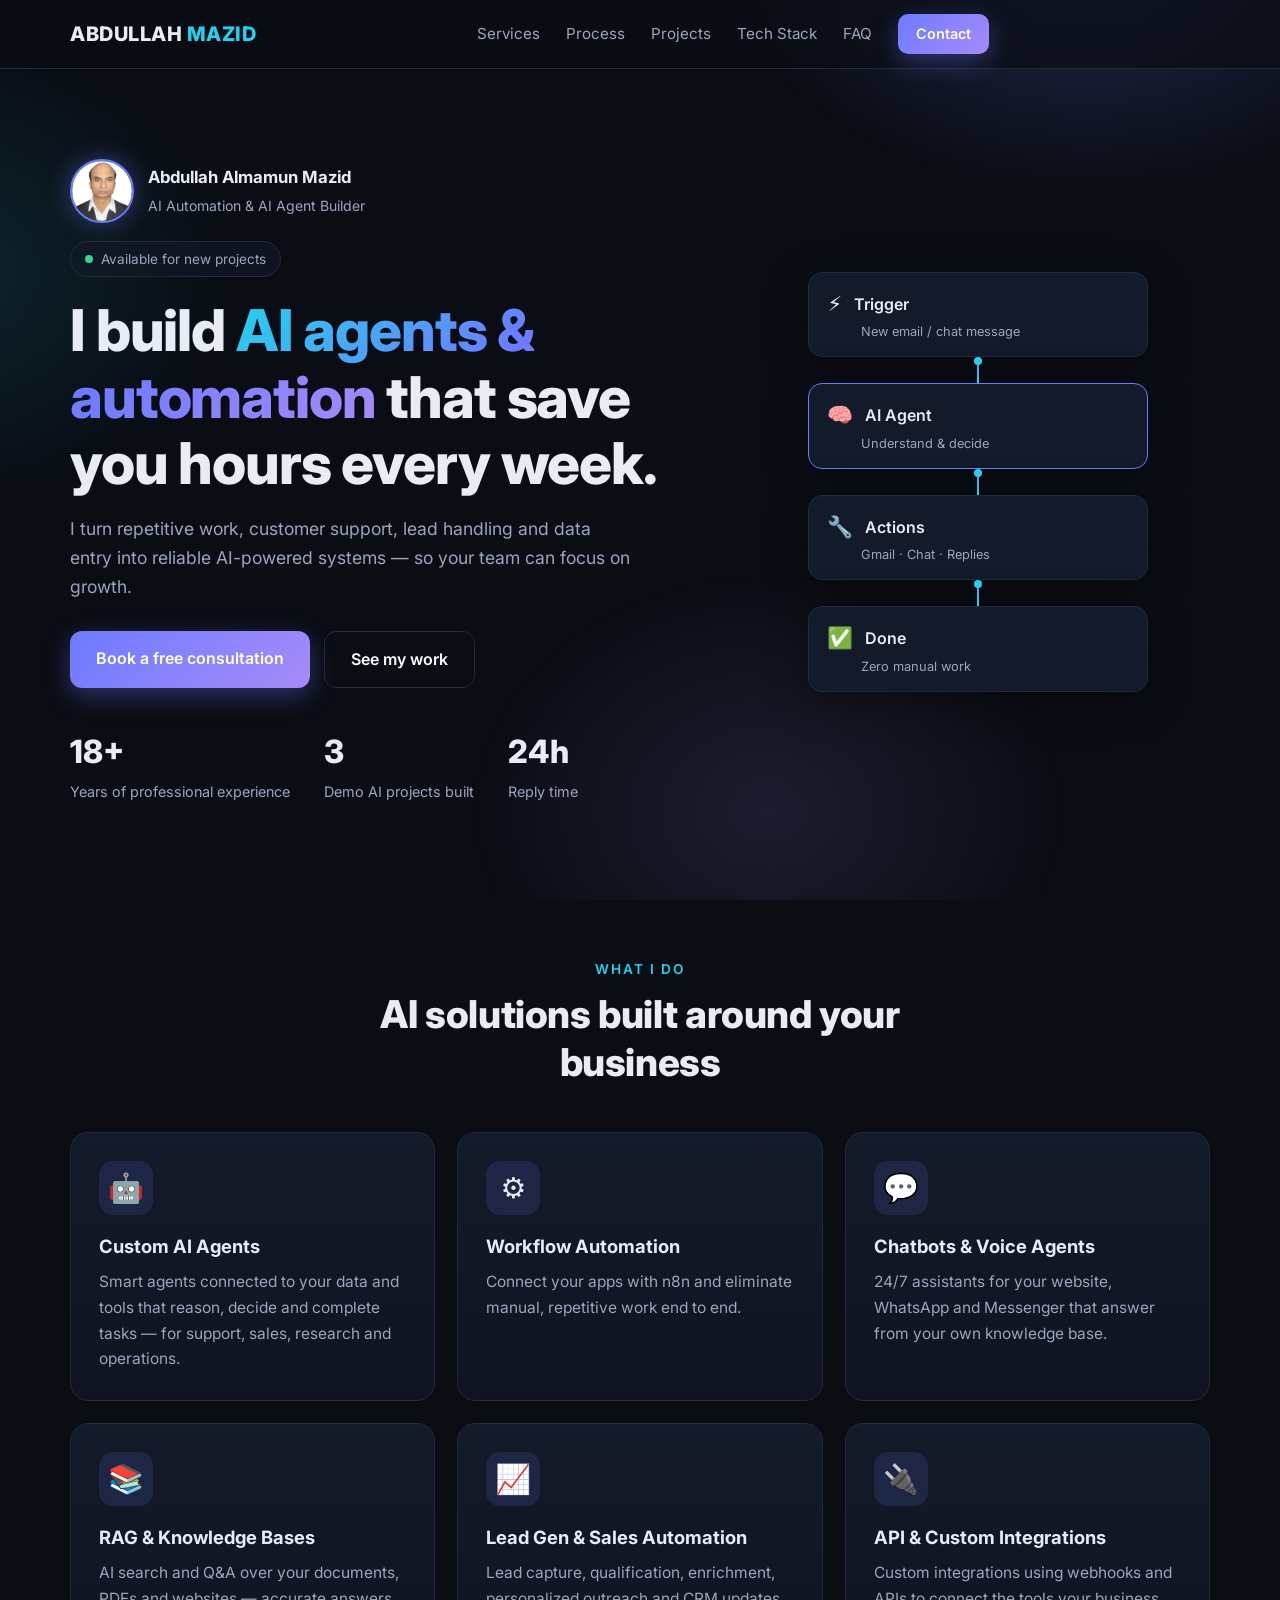
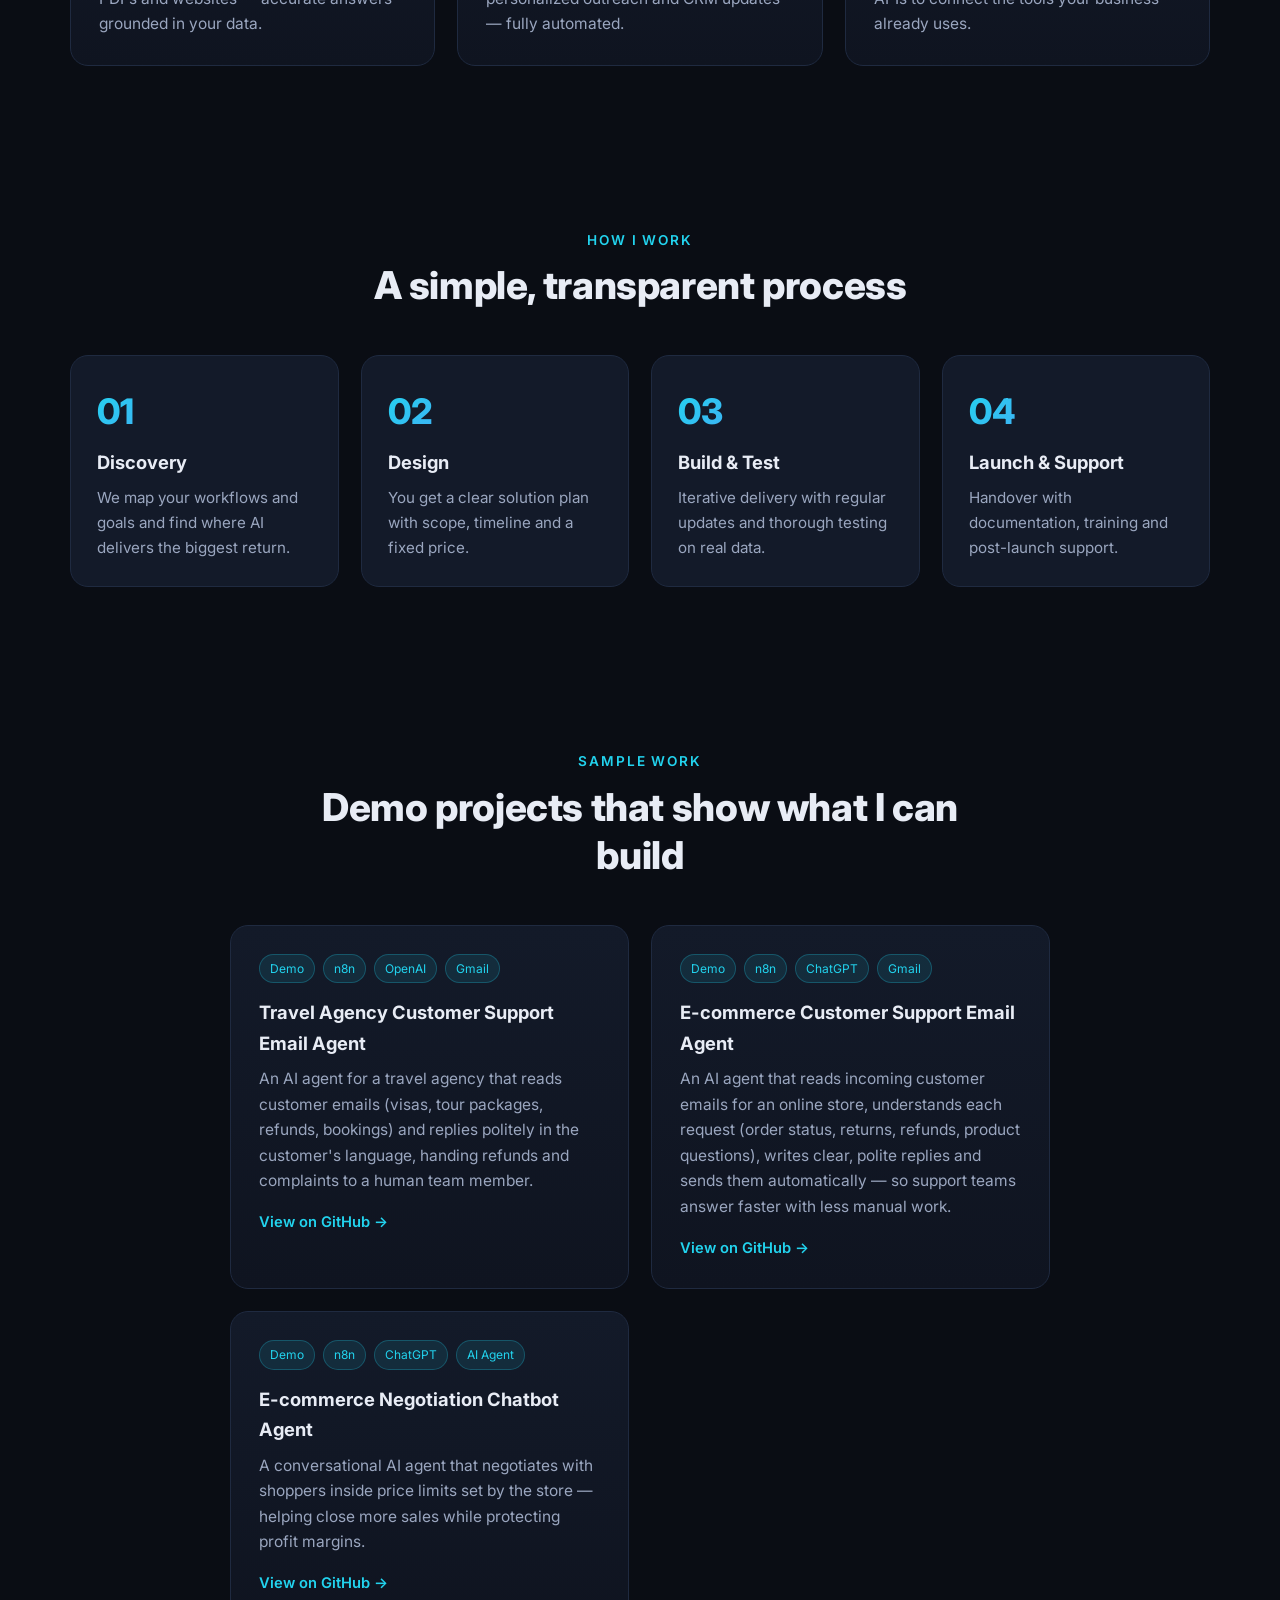
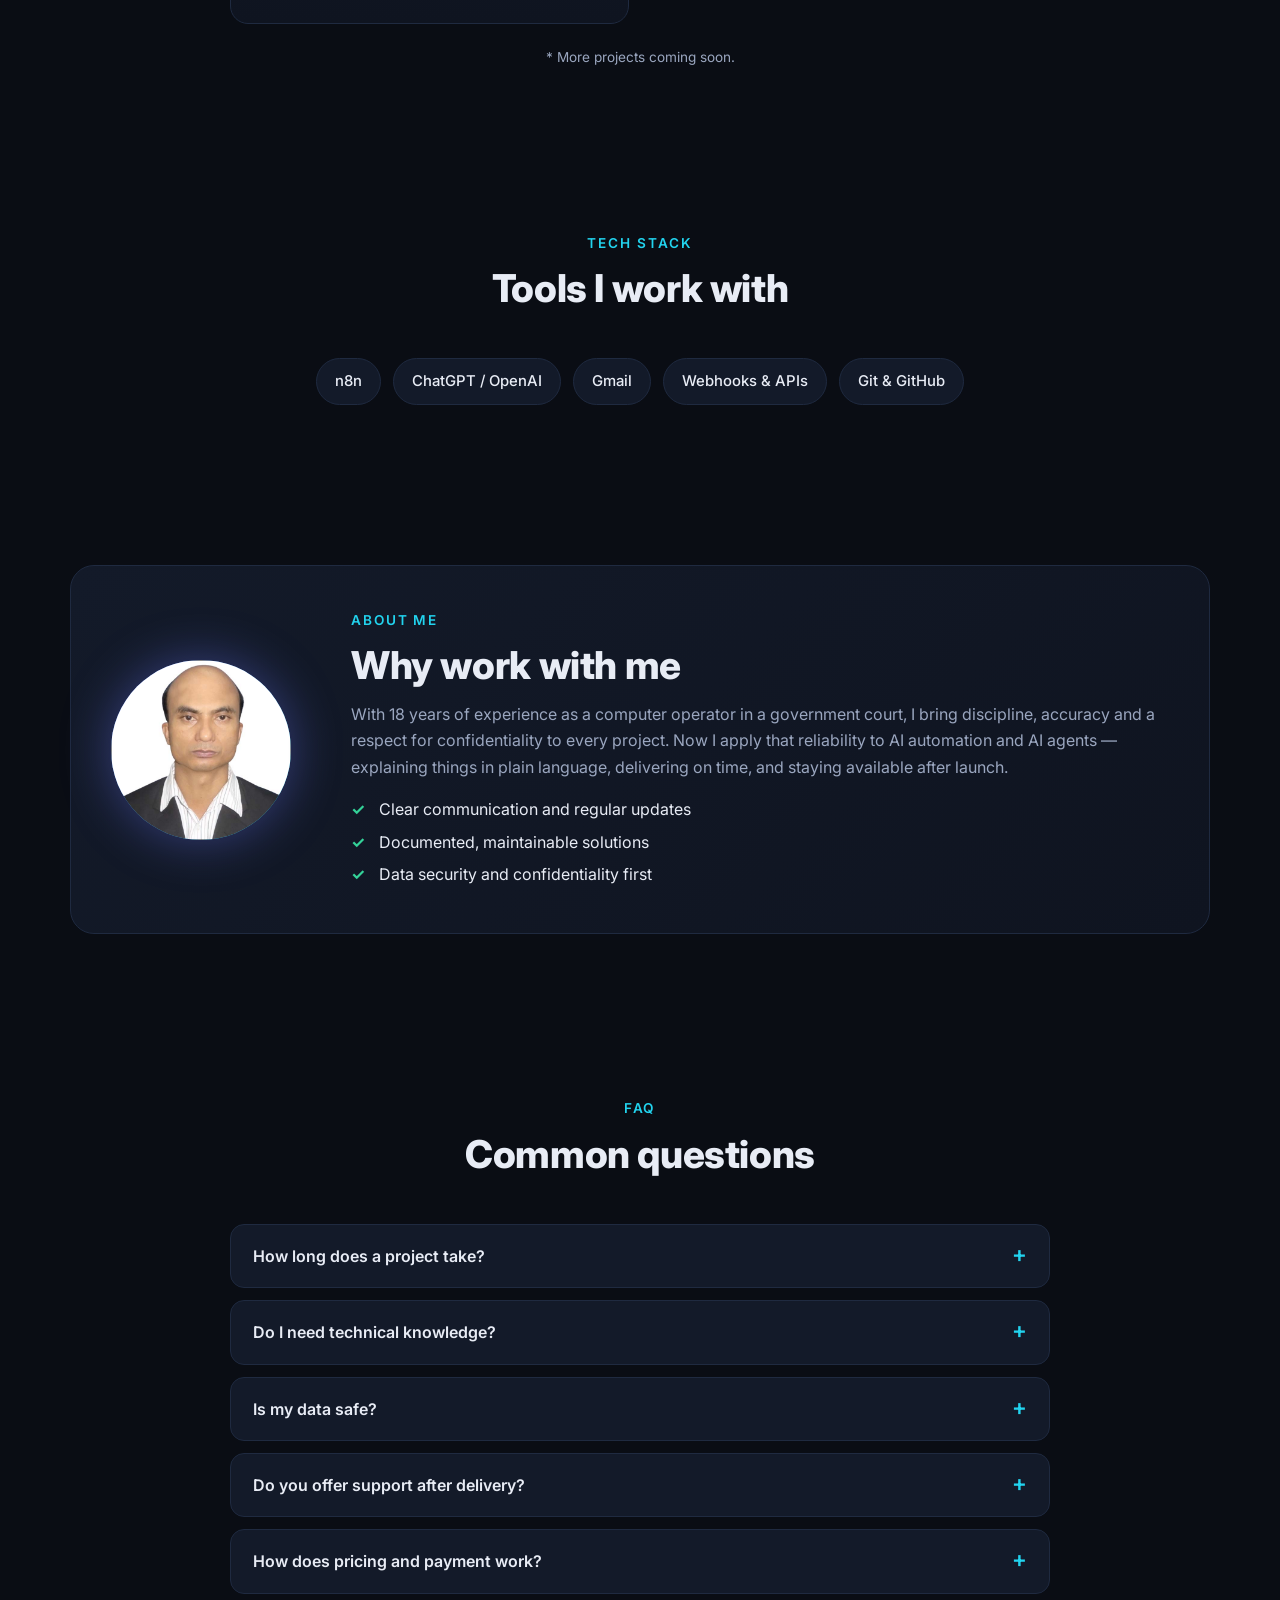
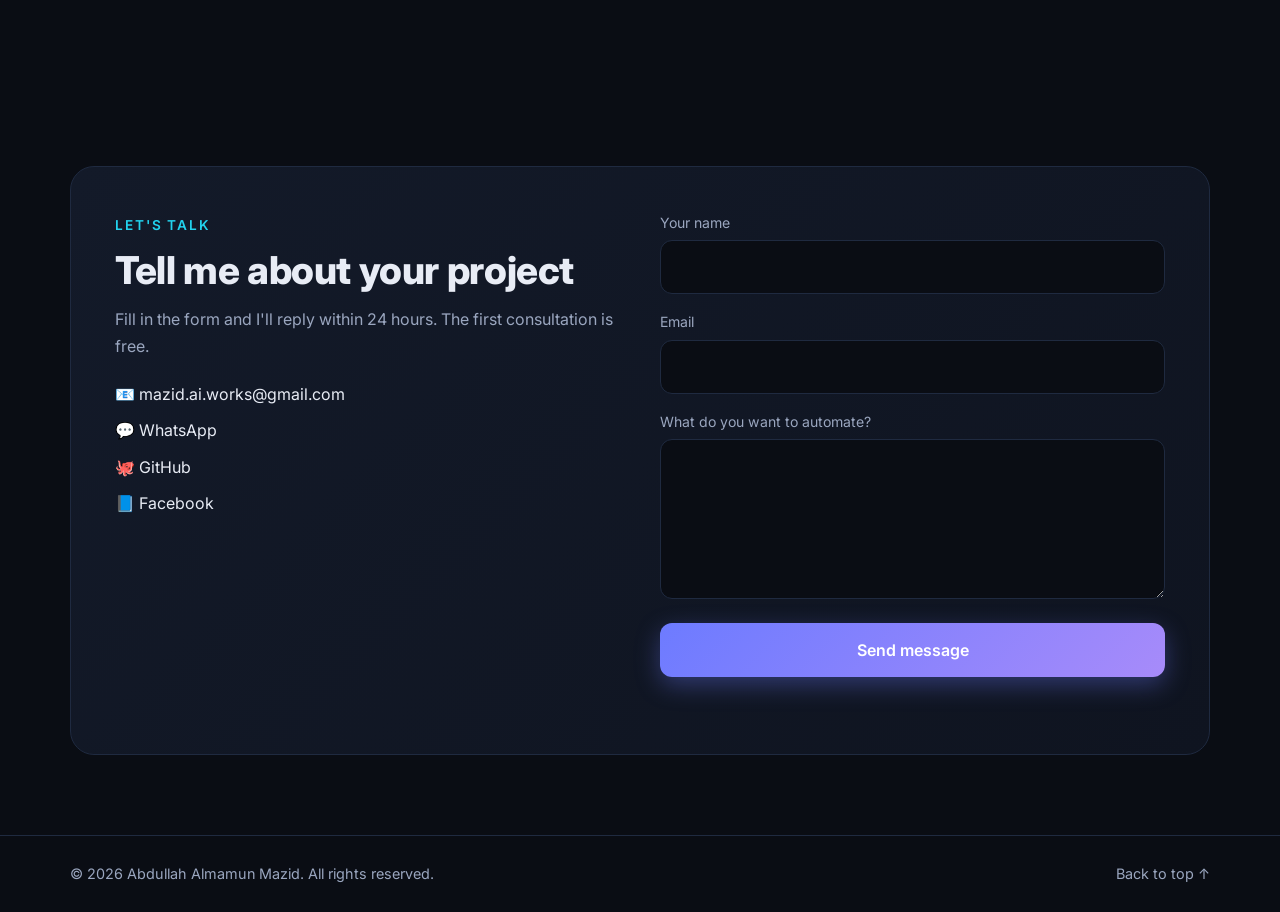
==== commit f6996603: "Add files via upload" ====
--- a/index.html
+++ b/index.html
@@ -64,7 +64,7 @@
         </div>
         <ul class="stats">
           <li><b data-count="18" data-suffix="+">0</b><span>Years of professional experience</span></li>
-          <li><b id="projectCount" data-count="3" data-suffix="">0</b><span>AI projects completed</span></li>
+          <li><b id="projectCount" data-count="3" data-suffix="">0</b><span>Demo AI projects built</span></li>
           <li><b data-count="24" data-suffix="h">0</b><span>Reply time</span></li>
         </ul>
       </div>
@@ -139,25 +139,25 @@
     <!-- PROJECTS -->
     <section id="projects" class="section container">
       <div class="section-head reveal">
-        <span class="eyebrow">Selected work</span>
-        <h2>Real problems, measurable results</h2>
+        <span class="eyebrow">Sample work</span>
+        <h2>Demo projects that show what I can build</h2>
       </div>
       <div class="grid g2" id="projectGrid">
         <!-- Fallback cards: replaced automatically by repositories tagged "portfolio" -->
         <article class="project reveal">
-          <div class="tags"><span>n8n</span><span>OpenAI</span><span>Gmail</span></div>
+          <div class="tags"><span>Demo</span><span>n8n</span><span>OpenAI</span><span>Gmail</span></div>
           <h3>Travel Agency Customer Support Email Agent</h3>
           <p>An AI agent for a travel agency that reads customer emails (visas, tour packages, refunds, bookings) and replies politely in the customer's language, handing refunds and complaints to a human team member.</p>
           <a class="link" href="https://github.com/mazidai/skywing-travels-email-support-agent" target="_blank" rel="noopener">View on GitHub →</a>
         </article>
         <article class="project reveal">
-          <div class="tags"><span>n8n</span><span>ChatGPT</span><span>Gmail</span></div>
+          <div class="tags"><span>Demo</span><span>n8n</span><span>ChatGPT</span><span>Gmail</span></div>
           <h3>E-commerce Customer Support Email Agent</h3>
           <p>An AI agent that reads incoming customer emails for an online store, understands each request (order status, returns, refunds, product questions), writes clear, polite replies and sends them automatically — so support teams answer faster with less manual work.</p>
           <a class="link" href="https://github.com/mazidai/ecommerce-support-email-agent" target="_blank" rel="noopener">View on GitHub →</a>
         </article>
         <article class="project reveal">
-          <div class="tags"><span>n8n</span><span>ChatGPT</span><span>AI Agent</span></div>
+          <div class="tags"><span>Demo</span><span>n8n</span><span>ChatGPT</span><span>AI Agent</span></div>
           <h3>E-commerce Negotiation Chatbot Agent</h3>
           <p>A conversational AI agent that negotiates with shoppers inside price limits set by the store — helping close more sales while protecting profit margins.</p>
           <a class="link" href="https://github.com/mazidai/ecommerce-negotiation-chatbot-agent" target="_blank" rel="noopener">View on GitHub →</a>
@@ -266,6 +266,12 @@
         'ecommerce-support-email-agent': 'E-commerce Customer Support Email Agent',
         'ecommerce-negotiation-chatbot-agent': 'E-commerce Negotiation Chatbot Agent'
       };
+      // Repos that are demo / sample projects (shown with a "Demo" tag)
+      var DEMOS = {
+        'skywing-travels-email-support-agent': true,
+        'ecommerce-support-email-agent': true,
+        'ecommerce-negotiation-chatbot-agent': true
+      };
       function title(n) {
         return TITLES[n.toLowerCase()] || cap(n.replace(/[-_]+/g, ' ')).replace(/Ecommerce/g, 'E-commerce');
       }
@@ -281,6 +287,7 @@
           grid.innerHTML = repos.map(function (r) {
             var tags = (r.topics || []).filter(function (t) { return t !== TOPIC; }).slice(0, 4)
               .map(function (t) { return '<span>' + esc(tagName(t)) + '</span>'; }).join('');
+            if (DEMOS[r.name.toLowerCase()]) { tags = '<span>Demo</span>' + tags; }
             var desc = r.description || 'AI automation project built with n8n and OpenAI.';
             return '<article class="project">' +
               '<div class="tags">' + tags + '</div>' +
